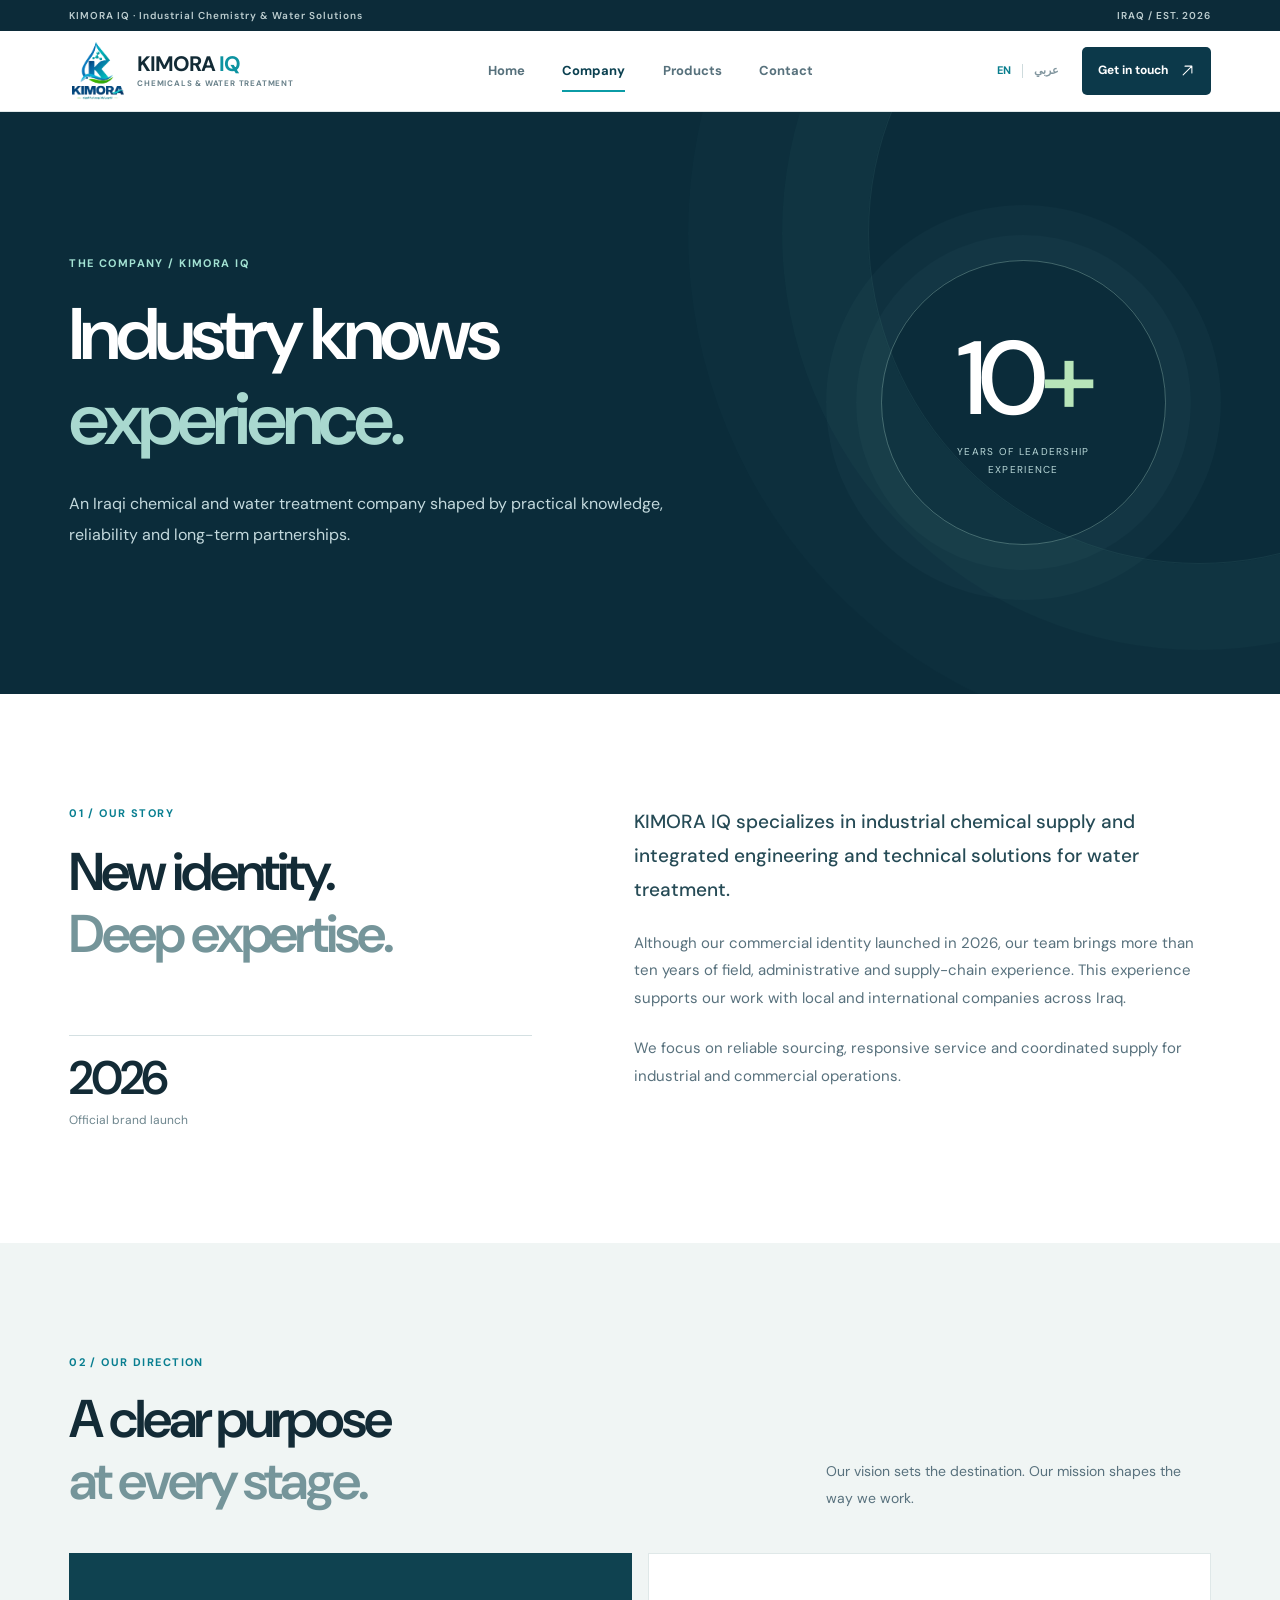
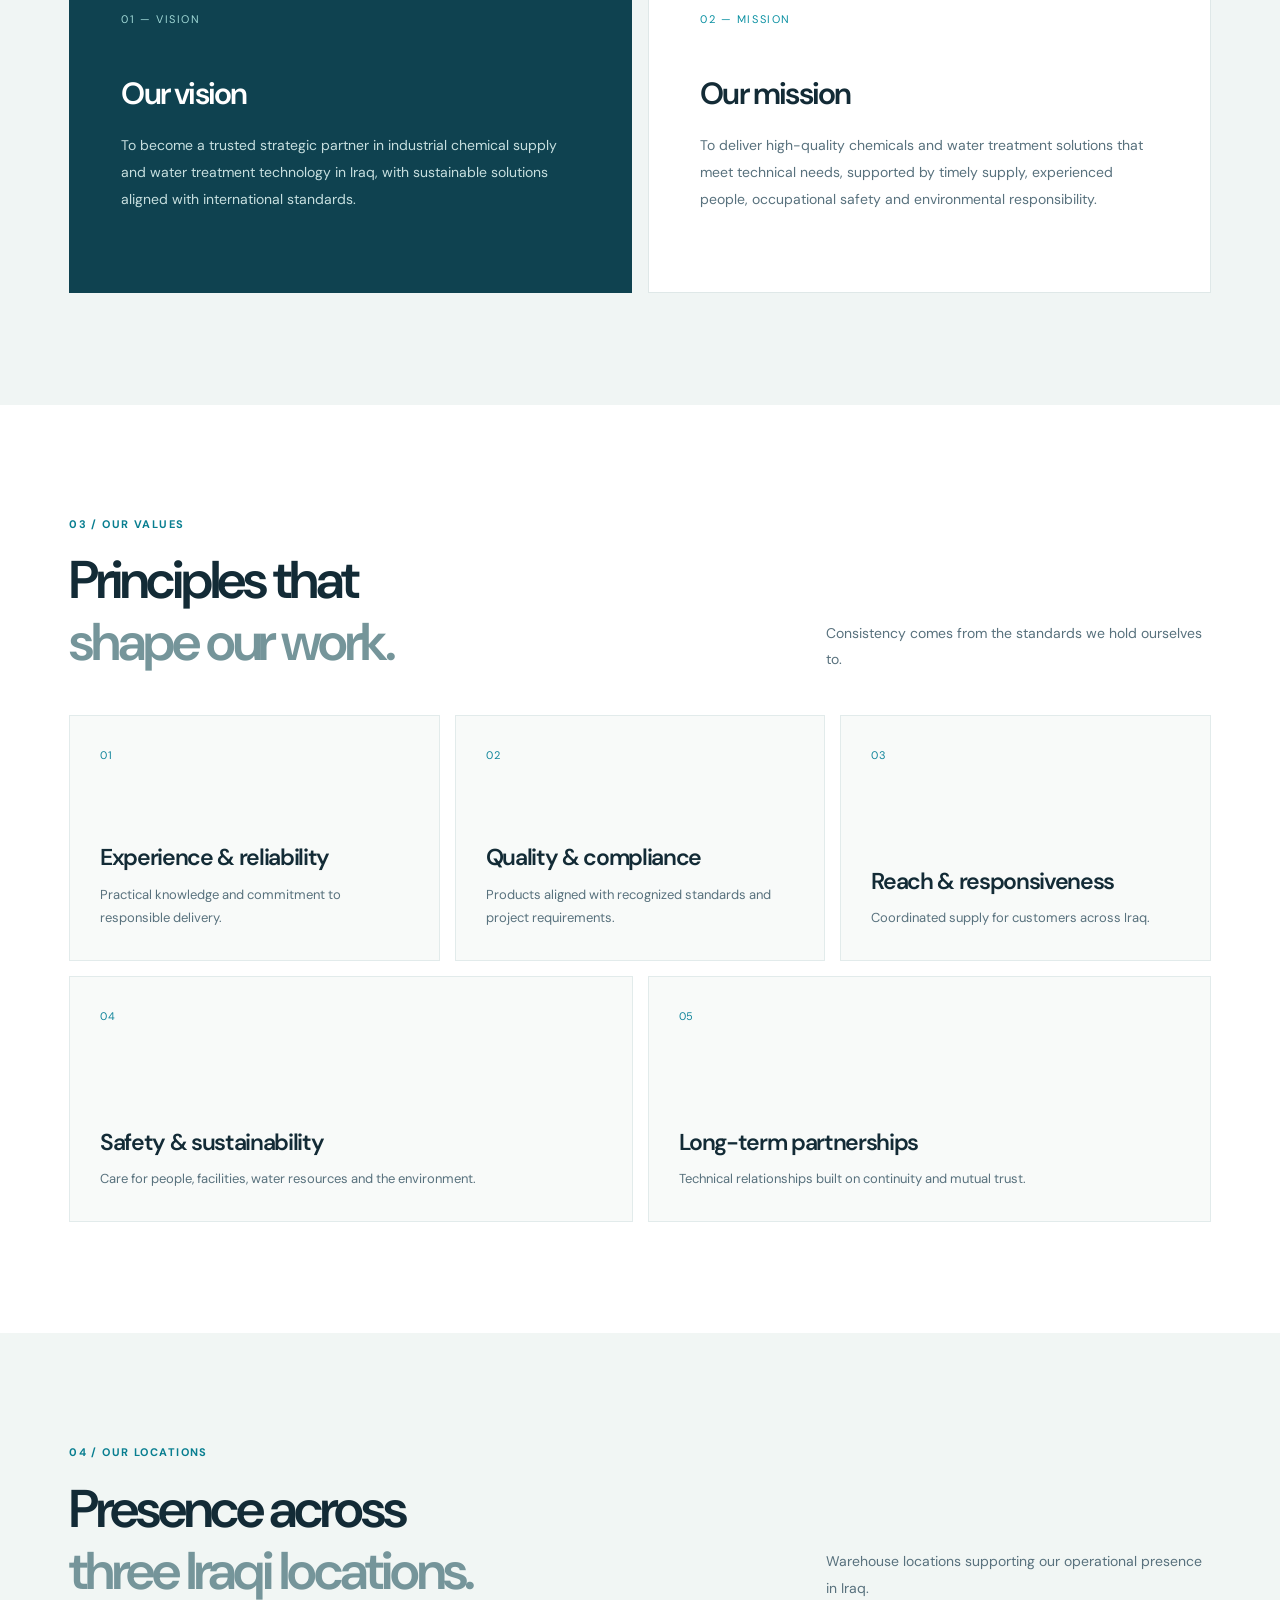
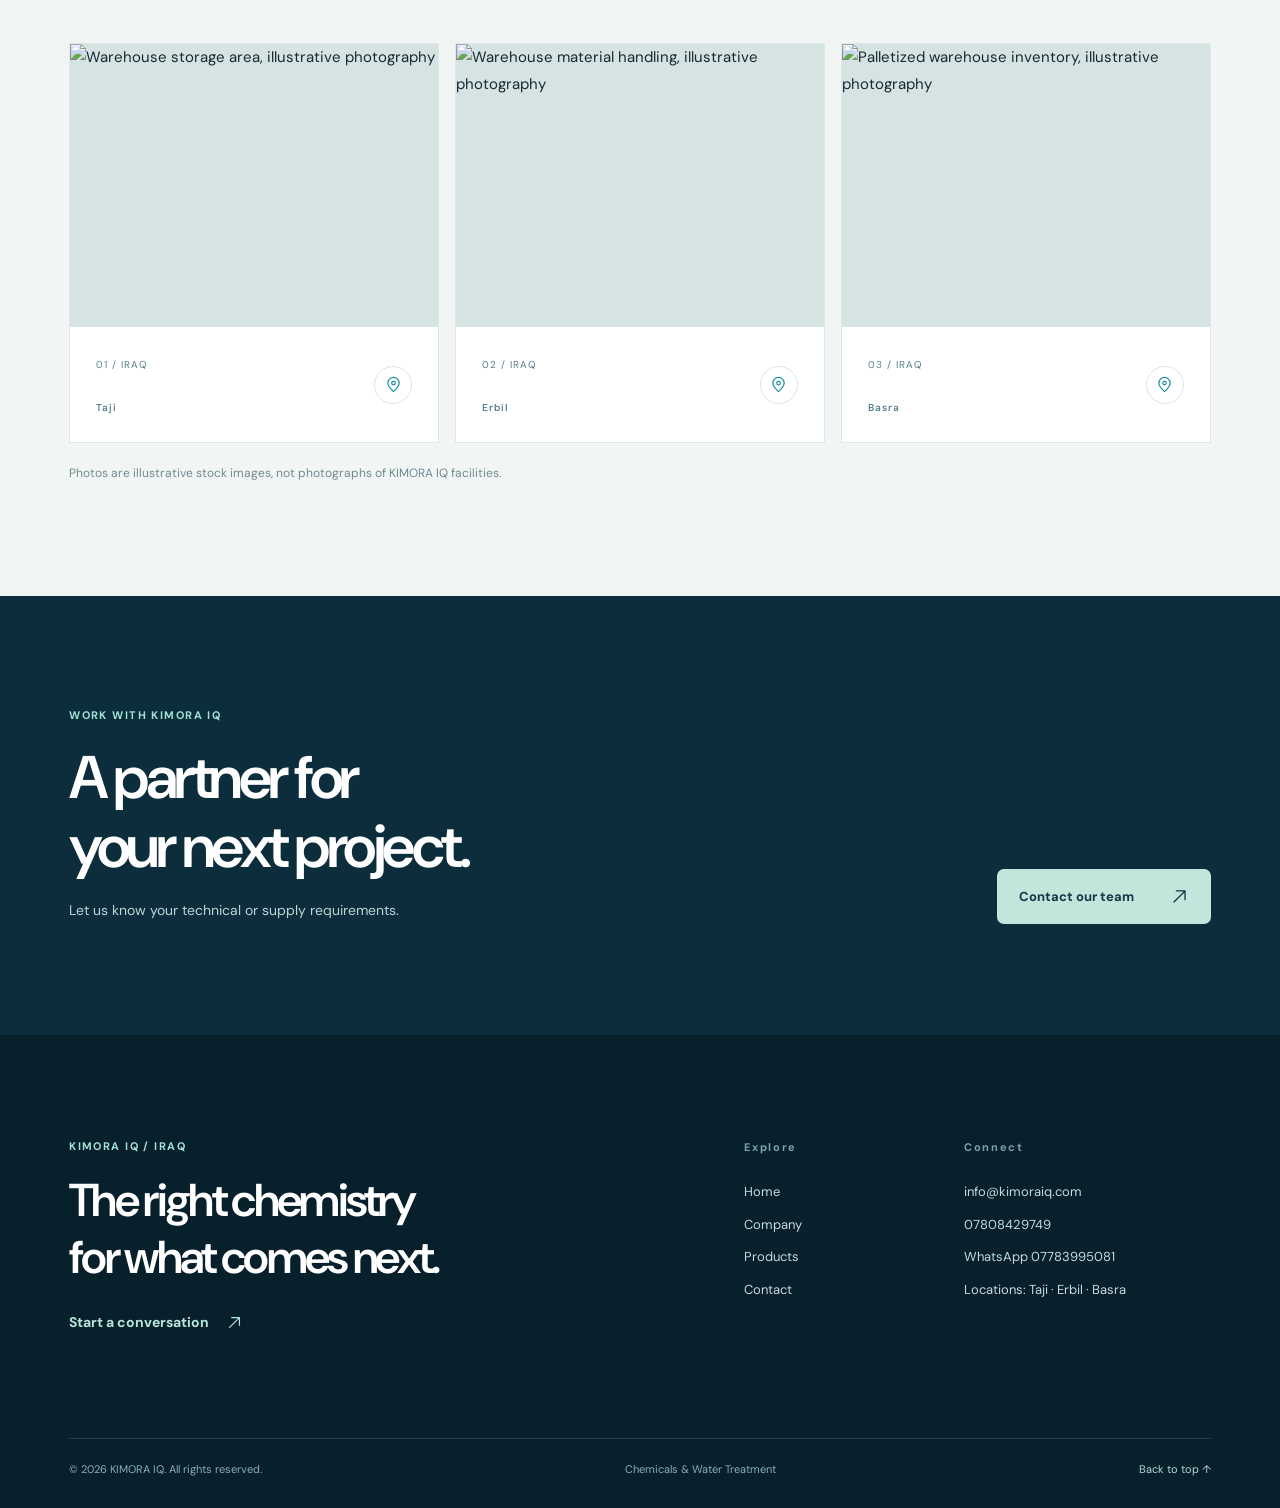
==== about/index.html @ ef7e9c52 "Rebuild KIMORA IQ as premium corporate site with clean URLs and in-page product viewer" ====
<!doctype html><html lang="en" dir="ltr" data-title-en="Our Company | KIMORA IQ" data-title-ar="عن الشركة | كيمورا">
<head><meta charset="utf-8"><meta name="viewport" content="width=device-width,initial-scale=1"><meta name="theme-color" content="#f8f9f7"><meta name="description" content="Discover the story, vision, mission and Iraqi presence of KIMORA IQ."><meta name="color-scheme" content="light">
<meta property="og:type" content="website"><meta property="og:site_name" content="KIMORA IQ"><meta property="og:title" content="Our Company | KIMORA IQ"><meta property="og:description" content="Discover the story, vision, mission and Iraqi presence of KIMORA IQ."><meta property="og:url" content="https://kimoraiq.com/about/">
<link rel="canonical" href="https://kimoraiq.com/about/"><title>Our Company | KIMORA IQ</title><link rel="icon" type="image/svg+xml" href="/assets/favicon.svg"><link rel="preconnect" href="https://fonts.googleapis.com"><link rel="preconnect" href="https://fonts.gstatic.com" crossorigin><link href="https://fonts.googleapis.com/css2?family=DM+Sans:wght@400;500;600;700&family=IBM+Plex+Sans+Arabic:wght@400;500;600;700&display=swap" rel="stylesheet">
<link rel="stylesheet" href="/assets/site.css"><script defer src="/assets/supabase-config.js"></script><script defer src="/assets/site.js"></script>
</head><body><a href="#main" class="skip-link"><span data-en="Skip to content" data-ar="انتقل إلى المحتوى">Skip to content</span></a>
<header class="site-header" id="site-header">
 <div class="header-top"><div class="wrap header-top-inner"><span><span data-en="KIMORA IQ · Industrial Chemistry &amp; Water Solutions" data-ar="كيمورا · الكيميائيات الصناعية وحلول المياه">KIMORA IQ · Industrial Chemistry &amp; Water Solutions</span></span><span class="top-location"><span data-en="IRAQ / EST. 2026" data-ar="العراق / تأسست 2026">IRAQ / EST. 2026</span></span></div></div>
 <div class="wrap header-main">
  <a class="brand" href="/" aria-label="KIMORA IQ"><img src="/kimora%20iq.png" alt="KIMORA IQ" width="66" height="66" decoding="async"/><span class="brand-wordmark"><strong>KIMORA <b>IQ</b></strong><small><span data-en="CHEMICALS &amp; WATER TREATMENT" data-ar="الكيميائيات ومعالجة المياه">CHEMICALS &amp; WATER TREATMENT</span></small></span></a>
  <nav class="desktop-nav" aria-label="Main navigation"><a href="/" ><span data-en="Home" data-ar="الرئيسية">Home</span></a><a href="/about/" aria-current="page"><span data-en="Company" data-ar="الشركة">Company</span></a><a href="/products/" ><span data-en="Products" data-ar="المنتجات">Products</span></a><a href="/contact/" ><span data-en="Contact" data-ar="تواصل معنا">Contact</span></a></nav>
  <div class="header-actions">
    <div class="lang-switch" role="group" aria-label="Website language"><button type="button" data-lang="en" aria-pressed="true">EN</button><span aria-hidden="true"></span><button type="button" data-lang="ar" aria-pressed="false">عربي</button></div>
    <a href="/contact/#inquiry" class="header-contact"><span data-en="Get in touch" data-ar="تواصل معنا">Get in touch</span><svg viewBox="0 0 24 24" fill="none" stroke="currentColor" stroke-width="1.65" stroke-linecap="round" stroke-linejoin="round" aria-hidden="true"><path d="M5 19 19 5M8 5h11v11"/></svg></a>
    <button class="menu-toggle" id="menu-toggle" type="button" aria-controls="mobile-nav" aria-expanded="false" aria-label="Open menu"><span></span><span></span><span></span></button>
  </div>
 </div>
 <nav id="mobile-nav" class="mobile-nav" aria-label="Mobile navigation" hidden><a href="/" ><span data-en="Home" data-ar="الرئيسية">Home</span><svg viewBox="0 0 24 24" fill="none" stroke="currentColor" stroke-width="1.65" stroke-linecap="round" stroke-linejoin="round" aria-hidden="true"><path d="M4 12h16M13 5l7 7-7 7"/></svg></a><a href="/about/" aria-current="page"><span data-en="Company" data-ar="الشركة">Company</span><svg viewBox="0 0 24 24" fill="none" stroke="currentColor" stroke-width="1.65" stroke-linecap="round" stroke-linejoin="round" aria-hidden="true"><path d="M4 12h16M13 5l7 7-7 7"/></svg></a><a href="/products/" ><span data-en="Products" data-ar="المنتجات">Products</span><svg viewBox="0 0 24 24" fill="none" stroke="currentColor" stroke-width="1.65" stroke-linecap="round" stroke-linejoin="round" aria-hidden="true"><path d="M4 12h16M13 5l7 7-7 7"/></svg></a><a href="/contact/" ><span data-en="Contact" data-ar="تواصل معنا">Contact</span><svg viewBox="0 0 24 24" fill="none" stroke="currentColor" stroke-width="1.65" stroke-linecap="round" stroke-linejoin="round" aria-hidden="true"><path d="M4 12h16M13 5l7 7-7 7"/></svg></a><a class="mobile-cta" href="/contact/#inquiry"><span data-en="Send an inquiry" data-ar="أرسل استفسارًا">Send an inquiry</span><svg viewBox="0 0 24 24" fill="none" stroke="currentColor" stroke-width="1.65" stroke-linecap="round" stroke-linejoin="round" aria-hidden="true"><path d="M4 12h16M13 5l7 7-7 7"/></svg></a></nav>
</header><main id="main">
<section class="interior-hero"><div class="wrap interior-grid"><div class="interior-title"><span class="eyebrow on-dark"><span data-en="THE COMPANY / KIMORA IQ" data-ar="الشركة / كيمورا">THE COMPANY / KIMORA IQ</span></span><h1><span data-en="Industry knows" data-ar="الصناعة تحتاج إلى">Industry knows</span><br><em><span data-en="experience." data-ar="الخبرة.">experience.</span></em></h1><p><span data-en="An Iraqi chemical and water treatment company shaped by practical knowledge, reliability and long-term partnerships." data-ar="شركة عراقية للكيميائيات ومعالجة المياه، ترتكز على المعرفة العملية والموثوقية والشراكات طويلة الأمد.">An Iraqi chemical and water treatment company shaped by practical knowledge, reliability and long-term partnerships.</span></p></div><div class="interior-visual"><div class="interior-visual-circle"><span>10<span>+</span></span><small><span data-en="YEARS OF LEADERSHIP EXPERIENCE" data-ar="سنوات من الخبرة القيادية">YEARS OF LEADERSHIP EXPERIENCE</span></small></div></div></div></section>
<section class="section story" id="story"><div class="wrap story-grid"><div><span class="eyebrow"><span data-en="01 / OUR STORY" data-ar="01 / قصتنا">01 / OUR STORY</span></span><h2><span data-en="New identity." data-ar="هوية جديدة.">New identity.</span><br><span class="heading-muted"><span data-en="Deep expertise." data-ar="وخبرة عميقة.">Deep expertise.</span></span></h2><div class="story-benchmark"><b>2026</b><span><span data-en="Official brand launch" data-ar="انطلاق الهوية التجارية">Official brand launch</span></span></div></div>
 <div class="story-content"><p class="lead"><span data-en="KIMORA IQ specializes in industrial chemical supply and integrated engineering and technical solutions for water treatment." data-ar="تتخصص كيمورا في توريد الكيميائيات الصناعية والحلول الهندسية والفنية المتكاملة لمعالجة المياه.">KIMORA IQ specializes in industrial chemical supply and integrated engineering and technical solutions for water treatment.</span></p><p><span data-en="Although our commercial identity launched in 2026, our team brings more than ten years of field, administrative and supply-chain experience. This experience supports our work with local and international companies across Iraq." data-ar="رغم انطلاق هويتنا التجارية عام 2026، يمتلك فريقنا أكثر من عشر سنوات من الخبرة الميدانية والإدارية وخبرة سلاسل التوريد، بما يدعم عملنا مع الشركات المحلية والدولية في العراق.">Although our commercial identity launched in 2026, our team brings more than ten years of field, administrative and supply-chain experience. This experience supports our work with local and international companies across Iraq.</span></p><p><span data-en="We focus on reliable sourcing, responsive service and coordinated supply for industrial and commercial operations." data-ar="نركز على التوريد الموثوق والخدمة السريعة وتنسيق التجهيز لدعم الأعمال الصناعية والتجارية.">We focus on reliable sourcing, responsive service and coordinated supply for industrial and commercial operations.</span></p></div></div></section>
<section class="section direction"><div class="wrap"><div class="section-heading"><div><span class="eyebrow"><span data-en="02 / OUR DIRECTION" data-ar="02 / توجهنا">02 / OUR DIRECTION</span></span><h2><span data-en="A clear purpose" data-ar="غاية واضحة">A clear purpose</span><br><span class="heading-muted"><span data-en="at every stage." data-ar="في كل مرحلة.">at every stage.</span></span></h2></div><p><span data-en="Our vision sets the destination. Our mission shapes the way we work." data-ar="تحدد رؤيتنا وجهتنا، وتوجه رسالتنا أسلوب عملنا.">Our vision sets the destination. Our mission shapes the way we work.</span></p></div>
 <div class="direction-grid"><article class="direction-card"><span>01 — VISION</span><h3><span data-en="Our vision" data-ar="رؤيتنا">Our vision</span></h3><p><span data-en="To become a trusted strategic partner in industrial chemical supply and water treatment technology in Iraq, with sustainable solutions aligned with international standards." data-ar="أن نصبح شريكًا استراتيجيًا موثوقًا في توريد الكيميائيات الصناعية وتقنيات معالجة المياه في العراق، عبر حلول مستدامة متوافقة مع المعايير الدولية.">To become a trusted strategic partner in industrial chemical supply and water treatment technology in Iraq, with sustainable solutions aligned with international standards.</span></p></article><article class="direction-card"><span>02 — MISSION</span><h3><span data-en="Our mission" data-ar="رسالتنا">Our mission</span></h3><p><span data-en="To deliver high-quality chemicals and water treatment solutions that meet technical needs, supported by timely supply, experienced people, occupational safety and environmental responsibility." data-ar="توفير مواد كيميائية وحلول معالجة مياه عالية الجودة تلبي الاحتياجات الفنية، بدعم من التجهيز في الوقت المناسب والخبرات المهنية والسلامة والمسؤولية البيئية.">To deliver high-quality chemicals and water treatment solutions that meet technical needs, supported by timely supply, experienced people, occupational safety and environmental responsibility.</span></p></article></div></div></section>
<section class="section values"><div class="wrap"><div class="section-heading"><div><span class="eyebrow"><span data-en="03 / OUR VALUES" data-ar="03 / قيمنا">03 / OUR VALUES</span></span><h2><span data-en="Principles that" data-ar="مبادئ ترسم">Principles that</span><br><span class="heading-muted"><span data-en="shape our work." data-ar="طريقة عملنا.">shape our work.</span></span></h2></div><p><span data-en="Consistency comes from the standards we hold ourselves to." data-ar="نحقق الاستمرارية عبر المعايير التي نلتزم بها في أعمالنا.">Consistency comes from the standards we hold ourselves to.</span></p></div>
 <div class="values-grid"><article class="value-card"><span class="value-index">01</span><h3><span data-en="Experience &amp; reliability" data-ar="الخبرة والموثوقية">Experience &amp; reliability</span></h3><p><span data-en="Practical knowledge and commitment to responsible delivery." data-ar="معرفة عملية والتزام بالتجهيز المسؤول.">Practical knowledge and commitment to responsible delivery.</span></p></article><article class="value-card"><span class="value-index">02</span><h3><span data-en="Quality &amp; compliance" data-ar="الجودة والامتثال">Quality &amp; compliance</span></h3><p><span data-en="Products aligned with recognized standards and project requirements." data-ar="منتجات تتوافق مع المعايير المعترف بها ومتطلبات المشاريع.">Products aligned with recognized standards and project requirements.</span></p></article><article class="value-card"><span class="value-index">03</span><h3><span data-en="Reach &amp; responsiveness" data-ar="الانتشار وسرعة الاستجابة">Reach &amp; responsiveness</span></h3><p><span data-en="Coordinated supply for customers across Iraq." data-ar="تنسيق عمليات التجهيز للعملاء في مختلف أنحاء العراق.">Coordinated supply for customers across Iraq.</span></p></article><article class="value-card"><span class="value-index">04</span><h3><span data-en="Safety &amp; sustainability" data-ar="السلامة والاستدامة">Safety &amp; sustainability</span></h3><p><span data-en="Care for people, facilities, water resources and the environment." data-ar="الاهتمام بالأفراد والمنشآت والموارد المائية والبيئة.">Care for people, facilities, water resources and the environment.</span></p></article><article class="value-card"><span class="value-index">05</span><h3><span data-en="Long-term partnerships" data-ar="شراكات طويلة الأمد">Long-term partnerships</span></h3><p><span data-en="Technical relationships built on continuity and mutual trust." data-ar="علاقات فنية تستند إلى الاستمرارية والثقة المتبادلة.">Technical relationships built on continuity and mutual trust.</span></p></article></div></div></section>
<section class="section locations" id="locations"><div class="wrap"><div class="section-heading"><div><span class="eyebrow"><span data-en="04 / OUR LOCATIONS" data-ar="04 / مواقعنا">04 / OUR LOCATIONS</span></span><h2><span data-en="Presence across" data-ar="حضورنا في">Presence across</span><br><span class="heading-muted"><span data-en="three Iraqi locations." data-ar="ثلاثة مواقع عراقية.">three Iraqi locations.</span></span></h2></div><p><span data-en="Warehouse locations supporting our operational presence in Iraq." data-ar="مواقع مخازن تدعم حضورنا التشغيلي في العراق.">Warehouse locations supporting our operational presence in Iraq.</span></p></div>
 <div class="location-grid"><article class="location-card"><div class="location-image"><img src="https://images.unsplash.com/photo-1774946103680-3d34a461a581?auto=format&fit=crop&w=1050&q=70" alt="Warehouse storage area, illustrative photography" loading="lazy" decoding="async" width="1050" height="780"></div><div class="location-bottom"><div><span>01 / IRAQ</span><h3><span data-en="Taji" data-ar="التاجي">Taji</span></h3></div><span class="location-pin"><svg viewBox="0 0 24 24" fill="none" stroke="currentColor" stroke-width="1.65" stroke-linecap="round" stroke-linejoin="round" aria-hidden="true"><path d="M20 10c0 5-8 12-8 12S4 15 4 10a8 8 0 0 1 16 0Z"/><circle cx="12" cy="10" r="2.5"/></svg></span></div></article><article class="location-card"><div class="location-image"><img src="https://images.unsplash.com/photo-1689942010216-dc412bb1e7a9?auto=format&fit=crop&w=1050&q=70" alt="Warehouse material handling, illustrative photography" loading="lazy" decoding="async" width="1050" height="780"></div><div class="location-bottom"><div><span>02 / IRAQ</span><h3><span data-en="Erbil" data-ar="أربيل">Erbil</span></h3></div><span class="location-pin"><svg viewBox="0 0 24 24" fill="none" stroke="currentColor" stroke-width="1.65" stroke-linecap="round" stroke-linejoin="round" aria-hidden="true"><path d="M20 10c0 5-8 12-8 12S4 15 4 10a8 8 0 0 1 16 0Z"/><circle cx="12" cy="10" r="2.5"/></svg></span></div></article><article class="location-card"><div class="location-image"><img src="https://images.unsplash.com/photo-1672552226380-486fe900b322?auto=format&fit=crop&w=1050&q=70" alt="Palletized warehouse inventory, illustrative photography" loading="lazy" decoding="async" width="1050" height="780"></div><div class="location-bottom"><div><span>03 / IRAQ</span><h3><span data-en="Basra" data-ar="البصرة">Basra</span></h3></div><span class="location-pin"><svg viewBox="0 0 24 24" fill="none" stroke="currentColor" stroke-width="1.65" stroke-linecap="round" stroke-linejoin="round" aria-hidden="true"><path d="M20 10c0 5-8 12-8 12S4 15 4 10a8 8 0 0 1 16 0Z"/><circle cx="12" cy="10" r="2.5"/></svg></span></div></article></div><p class="photo-disclaimer"><span data-en="Photos are illustrative stock images, not photographs of KIMORA IQ facilities." data-ar="الصور توضيحية وليست صورًا فعلية لمرافق أو مخازن كيمورا.">Photos are illustrative stock images, not photographs of KIMORA IQ facilities.</span></p>
</div></section>
<section class="section cta-band"><div class="wrap cta-inner"><div><span class="eyebrow on-dark"><span data-en="WORK WITH KIMORA IQ" data-ar="تعاون مع كيمورا">WORK WITH KIMORA IQ</span></span><h2><span data-en="A partner for" data-ar="شريك يلبي">A partner for</span><br><span data-en="your next project." data-ar="متطلبات مشروعك القادم.">your next project.</span></h2><p><span data-en="Let us know your technical or supply requirements." data-ar="شاركنا احتياجاتك الفنية أو متطلبات التوريد.">Let us know your technical or supply requirements.</span></p></div><a class="button light" href="/contact/"><span data-en="Contact our team" data-ar="تواصل مع فريقنا">Contact our team</span><svg viewBox="0 0 24 24" fill="none" stroke="currentColor" stroke-width="1.65" stroke-linecap="round" stroke-linejoin="round" aria-hidden="true"><path d="M5 19 19 5M8 5h11v11"/></svg></a></div></section></main><footer class="site-footer">
 <div class="wrap footer-upper"><div class="footer-intro"><span class="eyebrow on-dark"><span data-en="KIMORA IQ / IRAQ" data-ar="كيمورا / العراق">KIMORA IQ / IRAQ</span></span><h2><span data-en="The right chemistry for what comes next." data-ar="الحلول الكيميائية المناسبة لخطوتك القادمة.">The right chemistry for what comes next.</span></h2><a class="footer-big-link" href="/contact/"><span data-en="Start a conversation" data-ar="ابدأ التواصل">Start a conversation</span><svg viewBox="0 0 24 24" fill="none" stroke="currentColor" stroke-width="1.65" stroke-linecap="round" stroke-linejoin="round" aria-hidden="true"><path d="M5 19 19 5M8 5h11v11"/></svg></a></div>
 <div class="footer-nav"><div><span class="footer-label"><span data-en="Explore" data-ar="استكشف">Explore</span></span><a href="/"><span data-en="Home" data-ar="الرئيسية">Home</span></a><a href="/about/"><span data-en="Company" data-ar="الشركة">Company</span></a><a href="/products/"><span data-en="Products" data-ar="المنتجات">Products</span></a><a href="/contact/"><span data-en="Contact" data-ar="تواصل معنا">Contact</span></a></div><div><span class="footer-label"><span data-en="Connect" data-ar="التواصل">Connect</span></span><a href="mailto:info@kimoraiq.com" dir="ltr">info@kimoraiq.com</a><a href="tel:+9647808429749" dir="ltr">07808429749</a><a href="https://wa.me/9647783995081" dir="ltr">WhatsApp 07783995081</a><a href="/about/#locations"><span data-en="Locations: Taji · Erbil · Basra" data-ar="المواقع: التاجي · أربيل · البصرة">Locations: Taji · Erbil · Basra</span></a></div></div>
 </div><div class="wrap footer-lower"><span>© <span data-year>2026</span> KIMORA IQ. <span data-en="All rights reserved." data-ar="جميع الحقوق محفوظة.">All rights reserved.</span></span><span><span data-en="Chemicals &amp; Water Treatment" data-ar="الكيميائيات ومعالجة المياه">Chemicals &amp; Water Treatment</span></span><a href="#site-header"><span data-en="Back to top" data-ar="العودة للأعلى">Back to top</span> ↑</a></div>
</footer></body></html>
---- assets/site.css ----
/* KIMORA IQ — a ground-up corporate identity, 2026 */
:root{--ink:#132b36;--ink2:#0a2430;--muted:#58717d;--soft:#f8faf8;--paper:#fff;--surface:#f1f5f4;--line:#dce5e4;--accent:#087e90;--accent2:#bce9d5;--lime:#c3e38c;--wrap:1248px;--gutter:clamp(20px,5.4vw,86px);--space:clamp(78px,8.7vw,132px);--radius:15px}
*{box-sizing:border-box}
html{scroll-behavior:smooth;scroll-padding-top:94px}
body{margin:0;background:var(--soft);color:var(--ink);font:400 15px/1.78 "DM Sans",sans-serif;-webkit-font-smoothing:antialiased}
a{color:inherit;text-decoration:none}
button,input,textarea,select{font:inherit}
button{cursor:pointer}
img{max-width:100%;display:block}
svg{display:block;width:20px;height:20px}
p,h1,h2,h3,figure{margin:0}
p{color:var(--muted);line-height:1.85}
h1,h2,h3{font-family:"DM Sans",sans-serif;letter-spacing:-.058em;line-height:1.16;font-weight:600;text-wrap:balance}
h1{font-size:clamp(45px,5.7vw,87px)}
h2{font-size:clamp(37px,4.15vw,59px)}
h3{font-size:clamp(24px,2.4vw,33px)}
:focus-visible{outline:3px solid #12a7ac;outline-offset:3px}
::selection{background:#c2ecdc;color:#122e3c}
.wrap{width:min(var(--wrap),calc(100% - var(--gutter) - var(--gutter)));margin-inline:auto}
.section{padding-block:var(--space)}
.sr-only{position:absolute!important;width:1px!important;height:1px!important;overflow:hidden!important;clip:rect(0,0,0,0)!important;white-space:nowrap!important}
.skip-link{position:fixed;top:-100px;inset-inline-start:15px;padding:9px 18px;background:#fff;z-index:1100}
.skip-link:focus{top:15px}
.eyebrow{display:block;font-size:11px;font-weight:700;letter-spacing:.13em;line-height:1.5;color:var(--accent);text-transform:uppercase}
.on-dark{color:#a3e2d3}
.heading-muted{color:#75959a}
.button{display:inline-flex;align-items:center;justify-content:space-between;gap:25px;min-height:55px;padding:16px 21px;border-radius:7px;border:1px solid transparent;font-weight:700;font-size:13px;line-height:1.2;transition:background .2s,transform .2s}
.button:hover{transform:translateY(-2px)}
.button svg{width:19px;height:19px;flex:none}
.button.primary{background:#0d3848;color:#fff}
.button.primary:hover{background:#0f6270}
.button.secondary{background:#fff;border-color:#d6e0e2;color:#133744}
.button.secondary:hover{border-color:#258d97}
.button.light{background:#c2e6db;color:#123746}
.button.light:hover{background:#def2e9}
.text-link{display:inline-flex;gap:12px;align-items:center;font-weight:700;font-size:13px;color:#086e7d}
.text-link svg{width:17px;height:17px;transition:transform .2s}
.text-link:hover svg{transform:translateX(3px)}
.text-link-dark{color:#103d4c}
/* navigation */
.site-header{position:sticky;top:0;z-index:70;background:#fff;border-bottom:1px solid #e0e7e8}
.header-top{background:#0c2b39;color:#bdced0}
.header-top-inner{height:31px;display:flex;justify-content:space-between;align-items:center;font-size:10px;font-weight:600;letter-spacing:.10em}
.header-main{height:80px;display:flex;gap:24px;align-items:center;justify-content:space-between}
.brand{display:flex;gap:10px;align-items:center;flex-shrink:0;min-width:240px}
.brand img{width:58px;height:58px;object-fit:contain}
.brand-wordmark{display:flex;flex-direction:column;gap:3px;white-space:nowrap}
.brand-wordmark strong{font-size:21px;letter-spacing:-.05em;line-height:1.1;font-weight:700}
.brand-wordmark b{color:#0d93a1}
.brand-wordmark small{font-size:8px;line-height:1.2;color:#69818a;font-weight:700;letter-spacing:.10em}
.desktop-nav{display:flex;align-items:center;gap:clamp(21px,2.9vw,42px)}
.desktop-nav a{font-size:13px;font-weight:700;color:#57717c;white-space:nowrap;padding-block:16px;position:relative}
.desktop-nav a:hover,.desktop-nav a[aria-current=page]{color:#0b4050}
.desktop-nav a[aria-current=page]:after{content:"";position:absolute;height:2px;bottom:7px;inset-inline:0;background:#0b9ca6}
.header-actions{display:flex;align-items:center;gap:18px}
.lang-switch{display:flex;align-items:center;gap:6px;white-space:nowrap}
.lang-switch button{border:0;background:none;color:#82969f;font-weight:700;font-size:11px;padding:8px 5px}
.lang-switch button[aria-pressed=true]{color:#087d8d}
.lang-switch span{height:14px;border-inline-start:1px solid #cedbdd}
.header-contact{display:inline-flex;align-items:center;gap:12px;background:#0c394a;color:#fff;border-radius:5px;padding:13px 16px;font-size:12px;font-weight:700;white-space:nowrap}
.header-contact svg{width:15px;height:15px}
.header-contact:hover{background:#0f6775}
.menu-toggle{display:none;border:1px solid #d9e5e6;border-radius:6px;width:41px;height:40px;align-items:center;justify-content:center;flex-direction:column;gap:5px;background:white}
.menu-toggle span{width:17px;height:1.5px;background:#0b3c4e;transition:transform .2s,opacity .2s}
.menu-toggle[aria-expanded=true] span:first-child{transform:translateY(6.5px) rotate(45deg)}
.menu-toggle[aria-expanded=true] span:nth-child(2){opacity:0}
.menu-toggle[aria-expanded=true] span:last-child{transform:translateY(-6.5px) rotate(-45deg)}
.mobile-nav{position:absolute;top:100%;left:0;right:0;padding:16px var(--gutter) 26px;background:#fff;box-shadow:0 19px 35px rgba(4,32,44,.1);border-bottom:1px solid var(--line)}
.mobile-nav[hidden]{display:none!important}
.mobile-nav a{display:flex;align-items:center;justify-content:space-between;gap:16px;padding:15px 3px;border-bottom:1px solid #edf1f1;font-size:15px;font-weight:600}
.mobile-nav a[aria-current=page]{color:#0b91a3}
.mobile-nav a svg{width:16px}
.mobile-nav .mobile-cta{color:#0b7480;border:0}
/* home hero */
.hero{background:#f7f9f6;overflow:hidden}
.hero-grid{display:grid;grid-template-columns:minmax(0,1.03fr) minmax(0,.97fr);min-height:680px;gap:clamp(40px,5vw,85px);align-items:center}
.hero-copy{padding-block:80px 88px}
.section-tag{display:flex;gap:11px;align-items:center;font-size:11px;letter-spacing:.15em;font-weight:700;color:#256d77;margin-bottom:27px}
.tag-mark{display:block;width:25px;height:1px;background:#168f98}
.hero h1{font-size:clamp(51px,5.5vw,78px);line-height:1.135;max-width:720px;color:#0a2c3b}
.hero h1 em{font-style:normal;color:#0d8796}
.hero-copy>p{font-size:16px;max-width:485px;line-height:1.96;margin-top:26px}
.hero-actions{display:flex;align-items:center;gap:30px;margin-top:33px;flex-wrap:wrap}
.hero-proof{display:flex;align-items:center;gap:14px;color:#64828a;font-size:11px;font-weight:600;margin-top:65px}
.proof-line{height:1px;width:31px;background:#779aa0}
.hero-visual{height:565px;min-height:0;position:relative;background:#0e4351;overflow:hidden;border-radius:3px 3px 3px 85px}
.hero-visual>img{width:100%;height:100%;object-fit:cover;object-position:center}
.hero-visual:before{content:"";position:absolute;inset:0;background:linear-gradient(0deg,rgba(6,37,49,.65),transparent 50%);pointer-events:none}
.hero-visual-label{position:absolute;bottom:32px;left:35px;right:35px;display:flex;flex-direction:column;gap:8px;color:#fff}
.visual-index{font-size:10px;letter-spacing:.13em;color:#b5e9e2}
.hero-visual-label strong{font-size:22px;letter-spacing:-.03em;font-weight:600}
.hero-foot{display:flex;justify-content:space-between;align-items:center;border-top:1px solid #d9e5e6;min-height:64px;color:#6b848b;font-size:10px;letter-spacing:.12em;font-weight:700}
.facts-bar{background:#102f3d;color:#fff}
.facts-inner{display:grid;grid-template-columns:repeat(3,minmax(0,1fr))}
.fact{display:flex;align-items:center;gap:18px;min-height:122px;padding:23px 32px;border-inline-end:1px solid rgba(255,255,255,.16)}
.fact:first-child{padding-inline-start:0}
.fact:last-child{border:0}
.fact strong{font-size:clamp(32px,3.5vw,49px);font-weight:600;line-height:1.15;letter-spacing:-.07em;white-space:nowrap}
.fact strong span{color:#9fc7b4}
.fact p{color:#c6d6d7;font-size:12px;max-width:160px;line-height:1.75}
/* editorial section hierarchy */
.section-heading{display:flex;justify-content:space-between;align-items:end;gap:45px;margin-bottom:42px}
.section-heading h2{margin-top:17px;max-width:720px}
.section-heading>p{max-width:385px;font-size:14px;line-height:1.9}
.section-heading>a{align-self:end}
.solutions{background:#fff}
.solution-grid{display:grid;grid-template-columns:1.16fr 1fr 1fr;gap:15px}
.solution-card{min-height:373px;display:flex;flex-direction:column;justify-content:space-between;padding:30px;border:1px solid #e1e8e8;background:#f9fbfa;border-radius:12px}
.solution-card.featured{background:#0a3948;color:#fff;border-color:#0a3948;overflow:hidden;position:relative}
.solution-index{display:flex;justify-content:space-between;align-items:center;gap:10px;font-size:10px;font-weight:700;color:#5b8a91;letter-spacing:.09em}
.solution-index span:first-child{font-size:12px}
.featured .solution-index{color:#b2d8d4}
.solution-card h3{font-size:clamp(24px,2.3vw,31px);margin-bottom:14px;line-height:1.24}
.solution-card p{font-size:13px;max-width:340px;line-height:1.85}
.solution-card.featured p{color:#cadbdd}
.solution-card .card-link{display:inline-flex;align-items:center;gap:9px;color:#0b7e8f;font-size:12px;font-weight:700;margin-top:21px}
.solution-card .card-link svg{width:16px;height:16px}
.solution-card.featured .card-link{color:#c2e7d7}
.solution-graphic{display:flex;align-items:center;justify-content:center;position:relative;height:80px;margin-inline:auto;gap:12px}
.solution-graphic span{display:block;width:45px;height:45px;border:1px solid #87bec1;border-radius:50%;opacity:.9}
.solution-graphic span:nth-child(2){width:67px;height:67px;position:absolute;border-color:#bae8dd;left:14px}
.solution-graphic span:nth-child(3){width:87px;height:87px;position:absolute;border-color:#61a6b2;right:4px;opacity:.45}
.solution-symbol{font-size:51px;font-weight:600;line-height:1;color:#d1dfe1;letter-spacing:-.09em;margin-block:18px 16px}
.about-preview{background:#f1f6f4}
.about-preview-grid{display:grid;grid-template-columns:minmax(0,.95fr) minmax(0,1.05fr);gap:clamp(45px,8vw,125px);align-items:center}
.preview-visual{position:relative;min-height:520px;background:#134554}
.preview-visual>img{width:100%;height:520px;object-fit:cover;filter:saturate(.75)}
.preview-year{position:absolute;bottom:0;inset-inline-end:0;width:min(310px,72%);background:#0d3543;color:#fff;padding:25px 31px;display:flex;flex-direction:column;gap:4px}
.preview-year small{font-size:10px;letter-spacing:.12em;color:#a2d4d0}
.preview-year strong{font-size:59px;font-weight:600;line-height:1.18;letter-spacing:-.07em}
.preview-year>span{font-size:12px;color:#bfd8d7}
.preview-content h2{margin:17px 0 27px}
.preview-content .lead{font-size:18px;color:#234a57;line-height:1.83;font-weight:500}
.preview-content p:not(.lead){margin-top:20px;font-size:14px;line-height:1.96}
.preview-content .text-link{margin-top:32px}
.footprint{background:#fff}
.footprint-grid{display:grid;grid-template-columns:.96fr 1.04fr;gap:clamp(55px,8vw,115px);align-items:center}
.footprint h2{margin:16px 0 24px}
.footprint-heading>p{max-width:470px;font-size:14px;margin-bottom:27px}
.footprint-locations>div{display:grid;grid-template-columns:45px minmax(0,1fr) auto;align-items:center;gap:17px;min-height:106px;border-bottom:1px solid #dce6e6}
.footprint-locations>div:first-child{border-top:1px solid #dce6e6}
.footprint-locations span{font-size:12px;color:#0f8798}
.footprint-locations strong{font-size:clamp(27px,3vw,41px);font-weight:600;letter-spacing:-.06em;line-height:1.3}
.footprint-locations small{font-size:11px;color:#77909a;letter-spacing:.12em}
.product-preview{background:#f7f9f7}
.preview-products{display:grid;grid-template-columns:repeat(3,minmax(0,1fr));gap:16px}
.preview-products a{aspect-ratio:4/5;background:#fff;border:1px solid #e1e9e9;overflow:hidden;display:grid;place-items:center;padding:18px}
.preview-products img{width:100%;height:100%;object-fit:contain;transition:transform .25s}
.preview-products a:hover img{transform:scale(1.025)}
.cta-band{background:#0b2d3c;color:#fff}
.cta-inner{display:flex;gap:40px;justify-content:space-between;align-items:end}
.cta-inner h2{font-size:clamp(39px,4.7vw,66px);margin:19px 0 16px;color:#fff}
.cta-inner p{color:#bcd4d5;font-size:14px;max-width:570px}
.cta-inner .button{min-width:214px}
/* about page */
.interior-hero{position:relative;overflow:hidden;background:#0b2c3a;color:#fff;padding-block:clamp(92px,11vw,158px)}
.interior-hero:before{content:"";position:absolute;width:660px;height:660px;border-radius:50%;border:1px solid rgba(151,221,213,.08);inset-inline-end:-250px;top:-210px;box-shadow:0 0 0 86px rgba(142,232,218,.025),0 0 0 180px rgba(142,232,218,.014)}
.interior-grid{display:grid;grid-template-columns:1.3fr .7fr;gap:70px;align-items:center;position:relative}
.interior-hero h1{margin-block:21px 27px;color:#fff}
.interior-hero h1 em{font-style:normal;color:#a9d8cf}
.interior-hero p{font-size:16px;line-height:1.91;color:#c3d9dd;max-width:610px}
.interior-visual{min-height:300px;display:grid;place-items:center}
.interior-visual-circle{display:flex;align-items:center;flex-direction:column;gap:12px;justify-content:center;width:285px;height:285px;border:1px solid rgba(186,233,215,.31);border-radius:50%;box-shadow:0 0 0 25px rgba(167,229,221,.025),0 0 0 55px rgba(167,229,221,.022)}
.interior-visual-circle>span{font-size:104px;letter-spacing:-.08em;line-height:1;font-weight:500}
.interior-visual-circle>span>span{color:#b8e5b9}
.interior-visual-circle small{font-size:10px;letter-spacing:.13em;max-width:185px;text-align:center;color:#b9d8d8;line-height:1.8}
.story{background:#fff}
.story-grid{display:grid;grid-template-columns:.89fr 1.11fr;gap:clamp(45px,8vw,120px)}
.story h2{margin-top:20px}
.story-content .lead{font-size:19px;color:#264b56;line-height:1.8;font-weight:500}
.story-content p+p{margin-top:22px}
.story-benchmark{margin-top:70px;display:flex;flex-direction:column;border-top:1px solid #d4e0e2;padding-top:17px;gap:6px}
.story-benchmark b{font-size:47px;line-height:1.1;font-weight:600;letter-spacing:-.07em}
.story-benchmark span{font-size:12px;color:#6d858d}
.direction{background:#f0f5f4}
.direction-grid{display:grid;grid-template-columns:1fr 1fr;gap:16px}
.direction-card{background:#fff;border:1px solid #dfe8e8;padding:clamp(28px,4vw,53px);min-height:340px}
.direction-card:first-child{background:#0f4250;color:#fff;border-color:#0f4250}
.direction-card>span{font-size:11px;letter-spacing:.14em;color:#0a90a2}
.direction-card:first-child>span{color:#9fd7d5}
.direction-card h3{margin:45px 0 19px}
.direction-card p{font-size:14px;line-height:1.95}
.direction-card:first-child p{color:#c7dfdf}
.values{background:#fff}
.values-grid{display:grid;grid-template-columns:repeat(6,minmax(0,1fr));gap:15px}
.value-card{grid-column:span 2;min-height:246px;padding:30px;background:#f8faf9;border:1px solid #e2ebeb;display:flex;flex-direction:column}
.value-card:nth-child(4),.value-card:nth-child(5){grid-column:span 3}
.value-index{font-size:11px;color:#11859b;letter-spacing:.09em}
.value-card h3{font-size:23px;margin-top:auto;margin-bottom:12px}
.value-card p{font-size:13px;line-height:1.8}
.locations{background:#f1f6f4}
.location-grid{display:grid;grid-template-columns:repeat(3,minmax(0,1fr));gap:16px}
.location-card{background:#fff;border:1px solid #e1e8e7}
.location-image{overflow:hidden;aspect-ratio:1.3;background:#d6e3e3}
.location-image img{width:100%;height:100%;object-fit:cover;filter:saturate(.78)}
.location-bottom{display:flex;justify-content:space-between;align-items:center;gap:14px;padding:23px 26px}
.location-bottom span:not(.location-pin){font-size:10px;letter-spacing:.10em;color:#56818a}
.location-bottom h3{font-size:29px;margin-top:7px;line-height:1.22}
.location-pin{width:38px;height:38px;border:1px solid #dbe6e6;border-radius:50%;display:grid;place-items:center;color:#138a9b}
.location-pin svg{width:17px;height:17px}
.photo-disclaimer{font-size:12px;margin-top:19px;color:#708891}
/* product gallery; no captions, browser tabs or native lightbox */
.gallery-page{background:#f5f8f7;padding-block:clamp(37px,5vw,76px) clamp(76px,8vw,120px)}
.gallery-grid{display:grid;grid-template-columns:repeat(4,minmax(0,1fr));gap:clamp(12px,1.8vw,22px)}
.gallery-card{padding:10px;aspect-ratio:3/4;display:grid;place-items:center;overflow:hidden;border:1px solid #e1e9e9;background:#fff;transition:transform .2s,border-color .2s}
.gallery-card:hover,.gallery-card:focus-visible{border-color:#128c9d;transform:translateY(-3px)}
.gallery-card img{width:100%;height:100%;object-fit:contain}
.product-viewer{position:fixed;inset:0;z-index:200;background:#0a2532;color:#fff;display:flex;flex-direction:column;padding:clamp(18px,3vw,36px)}
.product-viewer[hidden]{display:none!important}
.viewer-top{display:flex;align-items:center;justify-content:space-between;gap:15px}
.viewer-wordmark{font-size:22px;letter-spacing:-.06em;font-weight:700}
.viewer-wordmark span{color:#a7dccc}
.viewer-count{font-size:13px;letter-spacing:.17em;color:#b9d5d7;font-weight:700;direction:ltr}
.viewer-icon{width:46px;height:46px;border:1px solid rgba(255,255,255,.2);background:transparent;color:#fff;display:grid;place-items:center}
.viewer-icon:hover{background:rgba(255,255,255,.1)}
.viewer-icon svg{width:20px;height:20px}
.viewer-stage{flex:1;min-height:0;display:flex;justify-content:space-between;align-items:center;gap:clamp(6px,2vw,30px);padding-block:15px}
.viewer-stage img{max-width:min(100%,980px);max-height:calc(100dvh - 174px);min-height:0;width:auto;height:auto;object-fit:contain;background:#fff;padding:5px}
.viewer-prev,.viewer-next{flex:none}
.viewer-bottom{display:flex;justify-content:space-between;gap:20px;color:#8eaaae;font-size:10px;letter-spacing:.07em}
body.viewer-open{overflow:hidden}
/* contact */
.contact-head{background:#0c3140;color:#fff;padding-block:clamp(92px,10vw,150px) clamp(120px,11vw,159px)}
.contact-hero-grid{display:grid;grid-template-columns:1.25fr .5fr;gap:clamp(42px,7vw,106px);align-items:end}
.contact-head h1{color:#fff;margin:18px 0 26px}
.contact-head h1 em{font-style:normal;color:#acdfd7}
.contact-head p{font-size:16px;color:#c2d9d9;max-width:610px}
.contact-head-side{padding-inline-start:30px;border-inline-start:1px solid rgba(255,255,255,.19);display:grid;gap:15px}
.contact-head-side>span{font-size:11px;letter-spacing:.14em;color:#a8d7d3}
.contact-head-side strong{font-size:clamp(18px,2vw,26px);line-height:1.45;font-weight:600}
.contact-options{margin-top:-68px;position:relative;z-index:2}
.contact-options-grid{display:grid;grid-template-columns:repeat(3,minmax(0,1fr));gap:13px}
.contact-option{background:#fff;border:1px solid #e1e8e7;min-height:177px;padding:25px 24px;display:flex;flex-direction:column;gap:15px;position:relative;transition:transform .2s,box-shadow .2s}
.contact-option:hover{transform:translateY(-4px);box-shadow:0 18px 48px rgba(7,41,52,.1)}
.option-icon{width:41px;height:41px;background:#e9f5f1;color:#0b7587;display:grid;place-items:center;border-radius:7px}
.option-icon svg{width:21px;height:21px}
.contact-option>div{display:grid;gap:6px}
.option-label{font-size:10px;letter-spacing:.11em;font-weight:700;color:#0a8a99}
.contact-option strong{font-size:clamp(19px,2vw,27px);line-height:1.25;color:#153d4d;letter-spacing:-.03em;overflow-wrap:anywhere;text-align:start;direction:ltr}
.contact-option .option-email{font-size:clamp(17px,1.65vw,22px)}
.contact-option small{font-size:12px;color:#6e858b}
.option-arrow{position:absolute;top:28px;inset-inline-end:23px;color:#238491}
.option-arrow svg{width:17px;height:17px}
.inquiry-section{background:#f6f9f8}
.inquiry-grid{display:grid;grid-template-columns:minmax(0,.84fr) minmax(0,1.16fr);gap:clamp(45px,7vw,112px);align-items:start}
.inquiry-copy{padding-top:17px}
.inquiry-copy h2{margin:17px 0 25px}
.inquiry-copy>p{font-size:15px;max-width:475px}
.contact-guides{margin-top:43px}
.contact-guides>div{display:flex;align-items:start;gap:20px;border-top:1px solid #d9e6e6;padding:16px 0}
.contact-guides span{font-size:11px;color:#0d8b97;font-weight:700;padding-top:4px}
.contact-guides p{font-size:13px;max-width:350px}
.inquiry-form-panel{padding:clamp(30px,4vw,55px);background:#fff;border:1px solid #e1eaea;box-shadow:0 22px 70px rgba(6,48,62,.055)}
.form-panel-top{display:flex;justify-content:space-between;gap:20px;border-bottom:1px solid #e1e8e7;padding-bottom:22px;color:#137f8f;font-size:10px;font-weight:700;letter-spacing:.12em}
.inquiry-form-panel h3{margin-top:25px;font-size:29px}
.inquiry-form-panel>p{font-size:13px;margin-top:8px;margin-bottom:24px}
.inquiry-form-panel form{display:grid;gap:18px}
.form-row{display:grid;grid-template-columns:repeat(2,minmax(0,1fr));gap:15px}
.form-row:first-of-type{grid-template-columns:1fr}
.form-field{min-width:0;display:flex;flex-direction:column;gap:8px}
.form-field label{color:#294f5c;font-size:12px;font-weight:700}
.form-field label>span:last-child:not(:first-child){margin-inline-start:4px;color:#be6555}
.form-field input,.form-field select,.form-field textarea{width:100%;min-height:49px;border:1px solid #d9e4e5;background:#f9fbfa;padding:13px 15px;border-radius:5px;outline:none;color:#173c4c;font-size:14px;transition:border-color .2s,box-shadow .2s}
.form-field input:focus,.form-field select:focus,.form-field textarea:focus{border-color:#138e9d;box-shadow:0 0 0 3px #e7f7f5}
.form-field textarea{min-height:165px;resize:vertical}
.honeypot{display:none!important}
.form-privacy{font-size:11px;line-height:1.7}
.form-submit{width:100%}
.form-submit:disabled{opacity:.6;cursor:wait}
.form-feedback{border:1px solid #c8e9dd;background:#edf8f3;color:#1c7a57;padding:14px;font-size:13px;line-height:1.6}
.form-feedback.is-error{border-color:#efcfca;background:#fdf1ef;color:#a33c32}
/* footer */
.site-footer{background:#081f2c;color:#fff}
.footer-upper{padding-block:clamp(70px,8vw,120px);display:grid;grid-template-columns:1.2fr 1fr;gap:clamp(50px,9vw,130px)}
.footer-intro h2{font-size:clamp(33px,3.6vw,50px);line-height:1.22;margin:18px 0 24px;max-width:580px;color:#fff}
.footer-big-link{display:inline-flex;align-items:center;gap:17px;color:#b5e6d8;font-size:14px;font-weight:700}
.footer-big-link svg{width:17px;height:17px}
.footer-nav{display:grid;grid-template-columns:1fr 1.3fr;gap:30px}
.footer-nav>div{display:flex;flex-direction:column;align-items:start;gap:13px}
.footer-label{font-size:11px;letter-spacing:.15em;color:#78a5ad;margin-bottom:12px;font-weight:700}
.footer-nav a{font-size:13px;color:#c9d9db;line-height:1.5;overflow-wrap:anywhere}
.footer-nav a:hover{color:#b0e7d3}
.footer-lower{border-top:1px solid rgba(255,255,255,.12);padding:21px 0 29px;display:flex;justify-content:space-between;gap:20px;flex-wrap:wrap;font-size:11px;color:#8caeb5}
.footer-lower a{color:#b1d8d8}
/* Arabic and RTL */
html[dir=rtl] body,html[dir=rtl] h1,html[dir=rtl] h2,html[dir=rtl] h3,html[dir=rtl] .button,html[dir=rtl] .eyebrow,html[dir=rtl] .desktop-nav{font-family:"IBM Plex Sans Arabic",Tahoma,Arial,sans-serif;letter-spacing:0}
html[dir=rtl] h1,html[dir=rtl] h2,html[dir=rtl] h3{line-height:1.38;font-weight:600}
html[dir=rtl] p{line-height:1.93}
html[dir=rtl] .hero h1{font-size:clamp(45px,5.4vw,74px)}
html[dir=rtl] .interior-hero h1,html[dir=rtl] .contact-head h1{line-height:1.38}
html[dir=rtl] .hero-visual{border-radius:3px 3px 85px 3px}
html[dir=rtl] .hero-visual-label{direction:rtl}
html[dir=rtl] .preview-year{direction:rtl}
html[dir=rtl] .solution-card h3,html[dir=rtl] .value-card h3{line-height:1.42}
html[dir=rtl] .section-tag,html[dir=rtl] .eyebrow{letter-spacing:0}
html[dir=rtl] .text-link:hover svg{transform:translateX(-3px)}
html[dir=rtl] .contact-option strong{font-family:"DM Sans",sans-serif}
html[dir=rtl] .viewer-wordmark{direction:ltr}
html[dir=rtl] .viewer-bottom{direction:rtl}
/* widths */
@media(max-width:1170px){
 .brand{min-width:190px}
 .brand img{width:51px;height:51px}
 .brand-wordmark strong{font-size:19px}
 .desktop-nav{gap:19px}
 .header-actions{gap:10px}
 .hero-grid{gap:40px}
 .hero h1{font-size:clamp(44px,5.5vw,67px)}
 .hero-visual{height:490px}
 .solution-card{padding:25px}
 .contact-option{padding:22px 19px}
 .footprint-grid{gap:60px}
}
@media(max-width:980px){
 .desktop-nav,.header-contact{display:none}
 .menu-toggle{display:flex}
 .header-main{height:75px}
 .hero-grid{min-height:610px}
 .hero-copy{padding-block:68px}
 .hero-visual{height:460px}
 .hero h1{font-size:clamp(43px,5.8vw,61px)}
 .solution-grid{grid-template-columns:1.1fr 1fr}
 .solution-card:last-child{grid-column:1/-1;min-height:245px}
 .solution-card{min-height:335px}
 .about-preview-grid{gap:46px}
 .preview-visual,.preview-visual>img{min-height:0;height:440px}
 .footprint-grid{gap:38px}
 .values-grid{grid-template-columns:repeat(2,minmax(0,1fr))}
 .value-card,.value-card:nth-child(4),.value-card:nth-child(5){grid-column:auto;min-height:230px}
 .value-card:last-child{grid-column:1/-1;min-height:185px}
 .gallery-grid{grid-template-columns:repeat(3,minmax(0,1fr))}
 .contact-options-grid{gap:10px}
 .contact-option strong{font-size:21px}
 .contact-option .option-email{font-size:18px}
}
@media(max-width:760px){
 :root{--space:clamp(65px,10vw,83px)}
 .header-top-inner{height:28px;font-size:9px}
 .header-main{height:70px}
 .brand{min-width:0}
 .brand img{width:50px;height:50px}
 .brand-wordmark strong{font-size:18px}
 .lang-switch{margin-inline-start:auto}
 .hero-grid{grid-template-columns:1fr;min-height:0;gap:0}
 .hero-copy{padding:68px 0 44px}
 .hero h1{font-size:clamp(47px,8vw,65px)}
 html[dir=rtl] .hero h1{font-size:clamp(42px,7.7vw,59px)}
 .hero-copy>p{font-size:15px}
 .hero-proof{margin-top:37px}
 .hero-visual{height:420px;border-radius:3px 3px 3px 60px}
 .hero-foot{min-height:52px}
 .facts-inner{grid-template-columns:repeat(3,minmax(0,1fr))}
 .fact{flex-direction:column;align-items:start;justify-content:center;gap:7px;min-height:110px;padding:18px!important}
 .fact strong{font-size:30px}
 .fact p{font-size:11px}
 .section-heading{display:block;margin-bottom:30px}
 .section-heading h2{font-size:clamp(35px,6vw,48px)}
 .section-heading>p{margin-top:18px}
 .section-heading>a{margin-top:23px}
 .solution-grid{grid-template-columns:1fr}
 .solution-card{min-height:260px}
 .solution-card:last-child{grid-column:auto;min-height:250px}
 .solution-graphic{height:55px}
 .solution-symbol{font-size:41px}
 .about-preview-grid,.footprint-grid,.story-grid{grid-template-columns:1fr;gap:38px}
 .preview-visual,.preview-visual>img{height:390px}
 .preview-content h2,.footprint h2{font-size:clamp(35px,6vw,48px)}
 .footprint-locations>div{min-height:85px}
 .preview-products{gap:10px}
 .preview-products a{padding:6px}
 .cta-inner{display:block}
 .cta-inner h2{font-size:clamp(38px,6vw,51px)}
 .cta-inner .button{margin-top:29px}
 .interior-grid{grid-template-columns:1fr;gap:35px}
 .interior-hero{padding-block:80px 92px}
 .interior-hero h1,.contact-head h1{font-size:clamp(47px,7vw,66px)}
 .interior-visual{min-height:200px}
 .interior-visual-circle{width:220px;height:220px}
 .interior-visual-circle>span{font-size:79px}
 .story-benchmark{margin-top:33px}
 .direction-grid{grid-template-columns:1fr;gap:12px}
 .direction-card{min-height:280px}
 .direction-card h3{margin:31px 0 13px}
 .location-grid{grid-template-columns:1fr 1fr}
 .location-card:last-child{grid-column:1/-1}
 .location-card:last-child .location-image{aspect-ratio:2.2}
 .gallery-grid{grid-template-columns:repeat(2,minmax(0,1fr));gap:12px}
 .gallery-card{padding:7px}
 .contact-hero-grid{grid-template-columns:1fr}
 .contact-head{padding-block:74px 125px}
 .contact-head-side{display:none}
 .contact-options{margin-top:-63px}
 .contact-options-grid{grid-template-columns:1fr}
 .contact-option{min-height:104px;padding:18px 20px;flex-direction:row;align-items:center}
 .contact-option>div{flex:1;min-width:0}
 .option-icon{flex:none}
 .option-arrow{position:static;flex:none}
 .contact-option strong,.contact-option .option-email{font-size:21px}
 .inquiry-grid{grid-template-columns:1fr;gap:39px}
 .inquiry-copy{padding-top:0}
 .contact-guides{margin-top:25px}
 .footer-upper{grid-template-columns:1fr;gap:46px}
 .footer-nav{gap:23px}
}
@media(max-width:490px){
 :root{--gutter:19px;--space:67px}
 .header-top .top-location{display:none}
 .header-top-inner{justify-content:center;font-size:8px}
 .header-main{gap:10px}
 .brand{gap:5px}
 .brand img{width:46px;height:46px}
 .brand-wordmark strong{font-size:17px}
 .brand-wordmark small{font-size:7px;letter-spacing:.03em}
 .lang-switch{gap:2px}
 .lang-switch button{font-size:10px;padding:6px 3px}
 .menu-toggle{width:37px;height:38px}
 .hero-copy{padding:54px 0 37px}
 .hero h1{font-size:clamp(40px,10vw,51px)}
 html[dir=rtl] .hero h1{font-size:clamp(37px,9.1vw,47px)}
 .hero-actions{gap:19px}
 .hero-actions .button{width:100%}
 .hero-visual{height:350px}
 .hero-visual-label{bottom:22px;left:23px;right:23px}
 .hero-visual-label strong{font-size:19px}
 .hero-foot{gap:8px;font-size:8px}
 .hero-foot span:nth-child(2){display:none}
 .facts-inner{grid-template-columns:1fr}
 .fact{flex-direction:row;min-height:84px;padding:15px!important;border-inline-end:0;border-bottom:1px solid rgba(255,255,255,.15);align-items:center;gap:19px}
 .fact:last-child{border-bottom:0}
 .fact strong{min-width:100px}
 .fact p{max-width:220px;font-size:12px}
 .section-heading h2,.preview-content h2,.footprint h2{font-size:clamp(33px,8.2vw,42px)}
 .solution-card{padding:25px;min-height:265px}
 .preview-visual,.preview-visual>img{height:320px}
 .preview-year{padding:17px 21px}
 .preview-year strong{font-size:45px}
 .footprint-locations>div{grid-template-columns:32px 1fr auto;gap:9px}
 .footprint-locations strong{font-size:31px}
 .preview-products{grid-template-columns:repeat(2,minmax(0,1fr));gap:10px}
 .preview-products a:last-child{display:none}
 .cta-inner .button{width:100%}
 .interior-hero h1,.contact-head h1{font-size:clamp(40px,9.4vw,49px)}
 .interior-visual-circle{width:190px;height:190px}
 .interior-visual-circle>span{font-size:69px}
 .interior-visual-circle small{font-size:9px}
 .story-content .lead{font-size:17px}
 .direction-card{min-height:0;padding:29px}
 .values-grid{grid-template-columns:1fr}
 .value-card,.value-card:last-child{grid-column:auto;min-height:210px}
 .location-grid{grid-template-columns:1fr}
 .location-card:last-child{grid-column:auto}
 .location-card:last-child .location-image,.location-image{aspect-ratio:1.55}
 .gallery-card{padding:4px}
 .viewer-stage{gap:8px}
 .viewer-icon{width:34px;height:34px}
 .viewer-stage img{max-width:calc(100% - 84px)}
 .viewer-bottom span:last-child{display:none}
 .contact-option .option-email{font-size:18px}
 .inquiry-form-panel{padding:25px 20px}
 .form-row{grid-template-columns:1fr}
 .footer-nav{grid-template-columns:1fr 1.2fr}
 .footer-lower{flex-direction:column;gap:10px}
}
@media(prefers-reduced-motion:reduce){html{scroll-behavior:auto}*,*:before,*:after{animation:none!important;transition:none!important}}
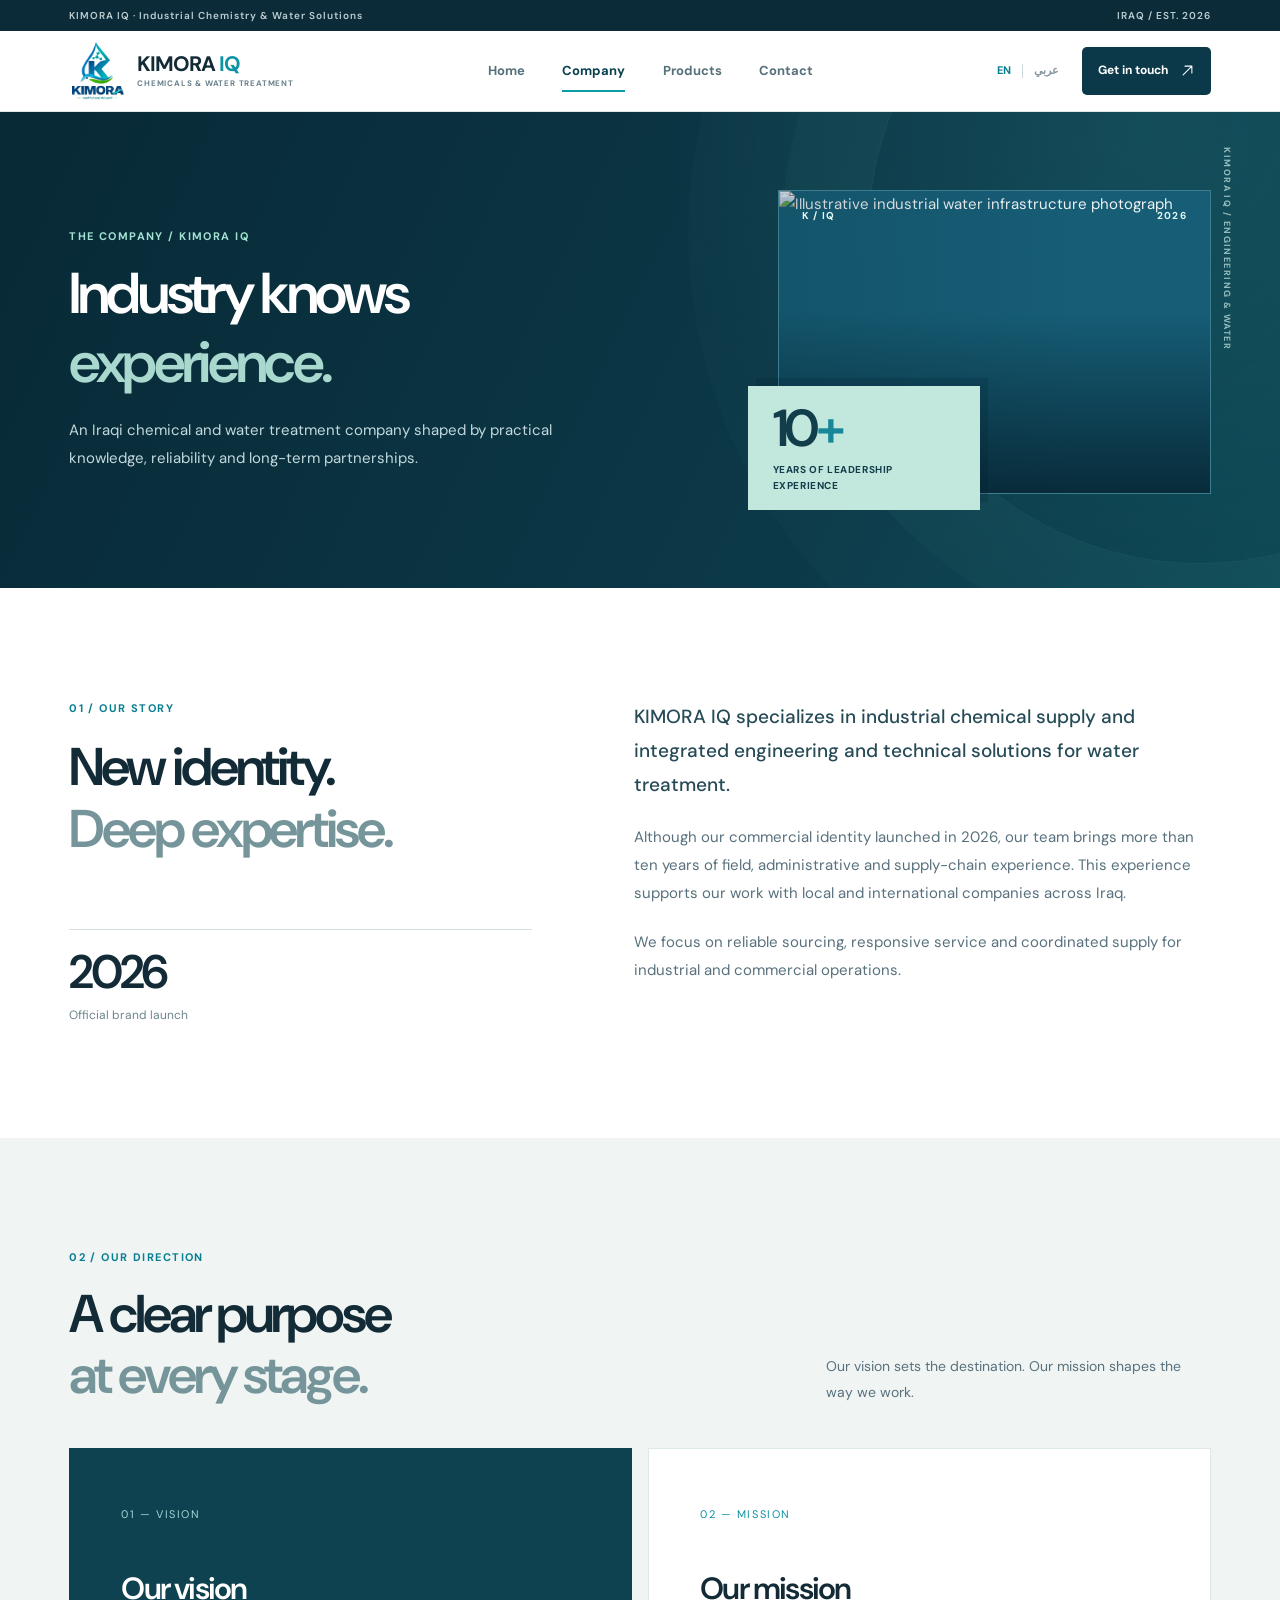
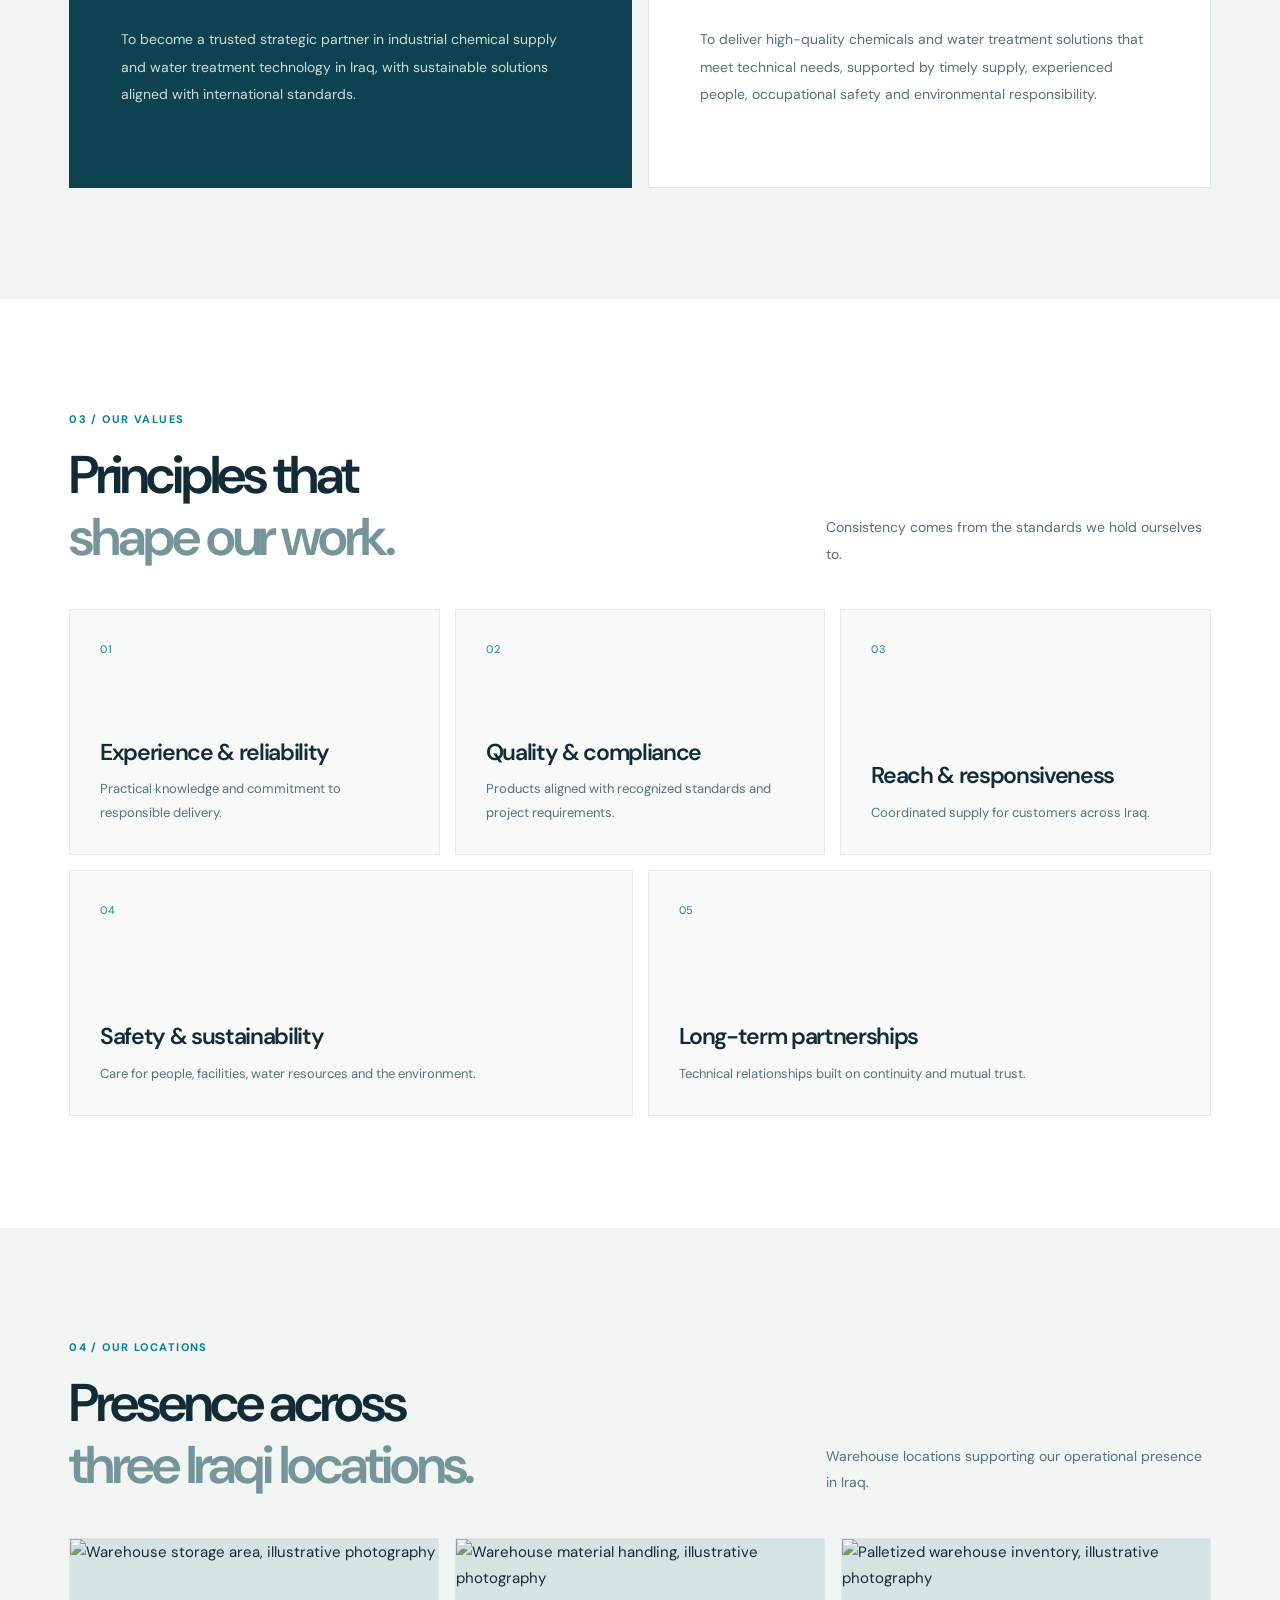
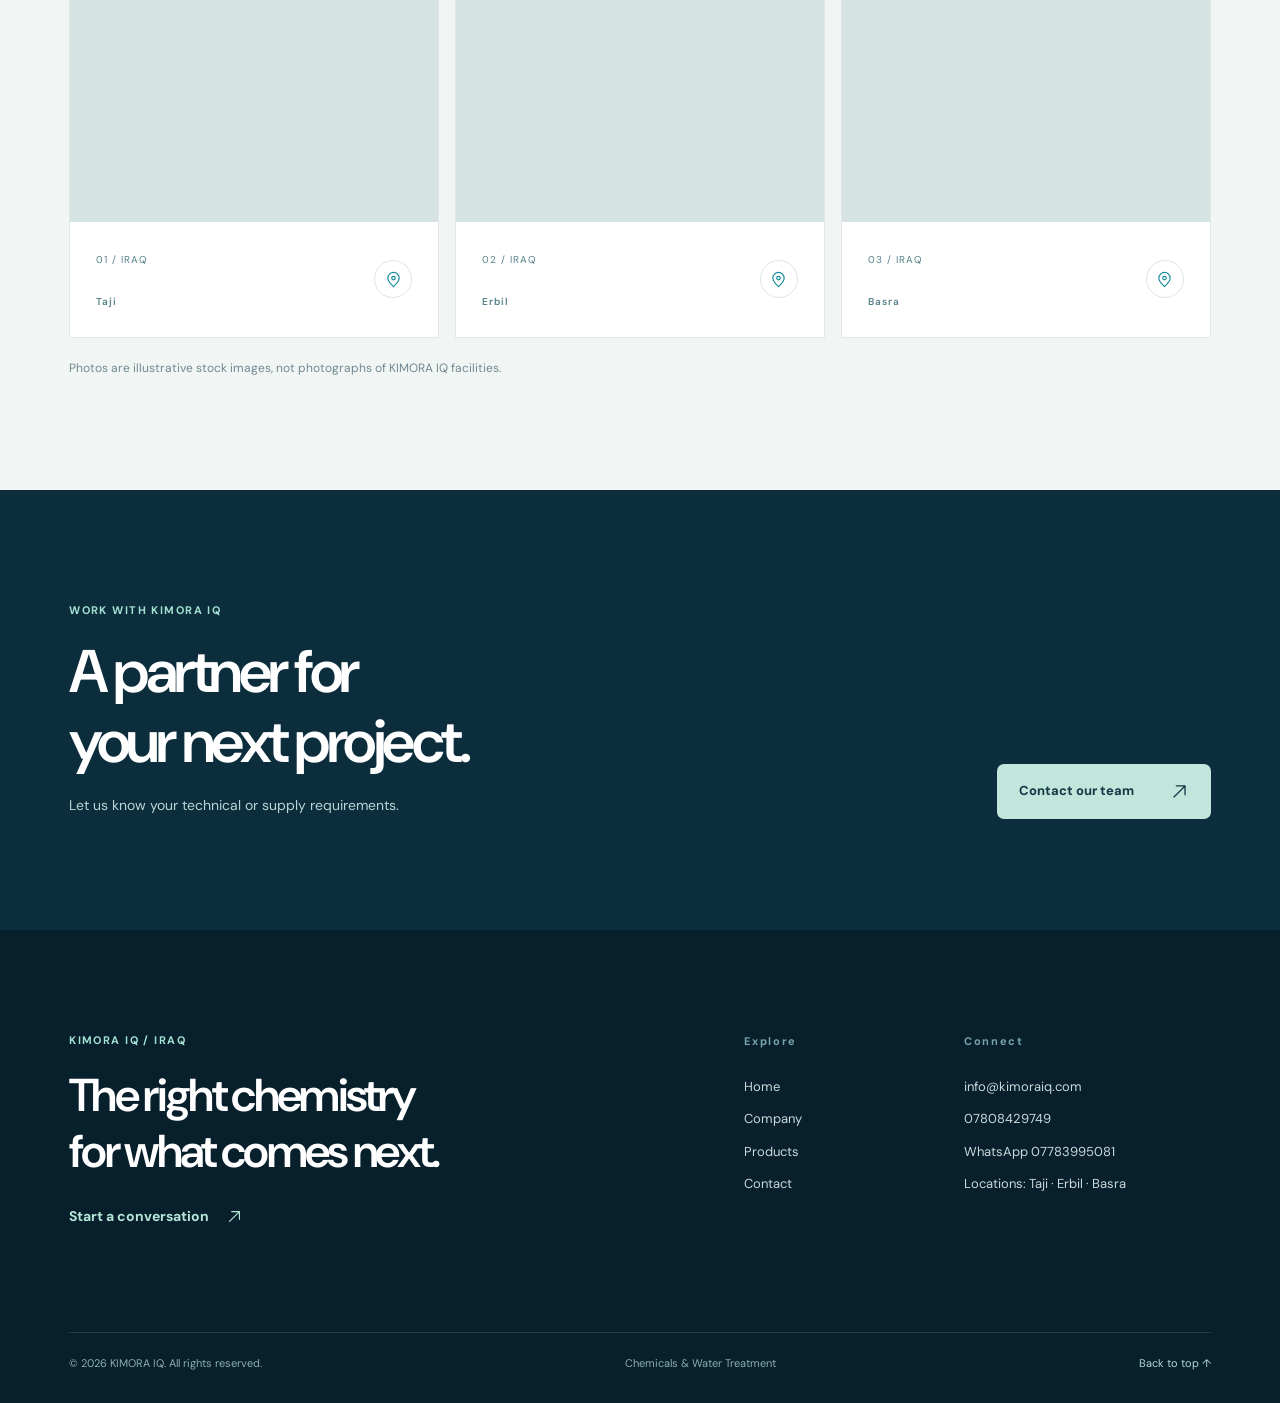
==== commit 95c26920: "Art-direct compact hero sections for company, contact and products using industrial water imagery" ====
--- a/about/index.html
+++ b/about/index.html
@@ -17,7 +17,17 @@
  </div>
  <nav id="mobile-nav" class="mobile-nav" aria-label="Mobile navigation" hidden><a href="/" ><span data-en="Home" data-ar="الرئيسية">Home</span><svg viewBox="0 0 24 24" fill="none" stroke="currentColor" stroke-width="1.65" stroke-linecap="round" stroke-linejoin="round" aria-hidden="true"><path d="M4 12h16M13 5l7 7-7 7"/></svg></a><a href="/about/" aria-current="page"><span data-en="Company" data-ar="الشركة">Company</span><svg viewBox="0 0 24 24" fill="none" stroke="currentColor" stroke-width="1.65" stroke-linecap="round" stroke-linejoin="round" aria-hidden="true"><path d="M4 12h16M13 5l7 7-7 7"/></svg></a><a href="/products/" ><span data-en="Products" data-ar="المنتجات">Products</span><svg viewBox="0 0 24 24" fill="none" stroke="currentColor" stroke-width="1.65" stroke-linecap="round" stroke-linejoin="round" aria-hidden="true"><path d="M4 12h16M13 5l7 7-7 7"/></svg></a><a href="/contact/" ><span data-en="Contact" data-ar="تواصل معنا">Contact</span><svg viewBox="0 0 24 24" fill="none" stroke="currentColor" stroke-width="1.65" stroke-linecap="round" stroke-linejoin="round" aria-hidden="true"><path d="M4 12h16M13 5l7 7-7 7"/></svg></a><a class="mobile-cta" href="/contact/#inquiry"><span data-en="Send an inquiry" data-ar="أرسل استفسارًا">Send an inquiry</span><svg viewBox="0 0 24 24" fill="none" stroke="currentColor" stroke-width="1.65" stroke-linecap="round" stroke-linejoin="round" aria-hidden="true"><path d="M4 12h16M13 5l7 7-7 7"/></svg></a></nav>
 </header><main id="main">
-<section class="interior-hero"><div class="wrap interior-grid"><div class="interior-title"><span class="eyebrow on-dark"><span data-en="THE COMPANY / KIMORA IQ" data-ar="الشركة / كيمورا">THE COMPANY / KIMORA IQ</span></span><h1><span data-en="Industry knows" data-ar="الصناعة تحتاج إلى">Industry knows</span><br><em><span data-en="experience." data-ar="الخبرة.">experience.</span></em></h1><p><span data-en="An Iraqi chemical and water treatment company shaped by practical knowledge, reliability and long-term partnerships." data-ar="شركة عراقية للكيميائيات ومعالجة المياه، ترتكز على المعرفة العملية والموثوقية والشراكات طويلة الأمد.">An Iraqi chemical and water treatment company shaped by practical knowledge, reliability and long-term partnerships.</span></p></div><div class="interior-visual"><div class="interior-visual-circle"><span>10<span>+</span></span><small><span data-en="YEARS OF LEADERSHIP EXPERIENCE" data-ar="سنوات من الخبرة القيادية">YEARS OF LEADERSHIP EXPERIENCE</span></small></div></div></div></section>
+<section class="interior-hero hero-enhanced-about"><div class="wrap interior-grid"><div class="interior-title"><span class="eyebrow on-dark"><span data-en="THE COMPANY / KIMORA IQ" data-ar="الشركة / كيمورا">THE COMPANY / KIMORA IQ</span></span><h1><span data-en="Industry knows" data-ar="الصناعة تحتاج إلى">Industry knows</span><br><em><span data-en="experience." data-ar="الخبرة.">experience.</span></em></h1><p><span data-en="An Iraqi chemical and water treatment company shaped by practical knowledge, reliability and long-term partnerships." data-ar="شركة عراقية للكيميائيات ومعالجة المياه، ترتكز على المعرفة العملية والموثوقية والشراكات طويلة الأمد.">An Iraqi chemical and water treatment company shaped by practical knowledge, reliability and long-term partnerships.</span></p></div><div class="interior-visual interior-visual-designed" aria-label="Illustrative water infrastructure photography">
+ <div class="interior-media-frame">
+  <img src="https://images.unsplash.com/photo-1616996690916-a4d9af24295d?auto=format&fit=crop&w=1160&q=76" alt="Illustrative industrial water infrastructure photograph" width="1160" height="850" loading="eager" decoding="async">
+  <div class="interior-media-overprint" aria-hidden="true"><span>K / IQ</span><span>2026</span></div>
+ </div>
+ <div class="interior-experience">
+  <span class="interior-experience-number" dir="ltr">10<span>+</span></span>
+  <span class="interior-experience-label"><span data-en="YEARS OF LEADERSHIP EXPERIENCE" data-ar="سنوات من الخبرة القيادية">YEARS OF LEADERSHIP EXPERIENCE</span></span>
+ </div>
+ <span class="interior-media-rail" aria-hidden="true">KIMORA IQ / ENGINEERING & WATER</span>
+</div></div></section>
 <section class="section story" id="story"><div class="wrap story-grid"><div><span class="eyebrow"><span data-en="01 / OUR STORY" data-ar="01 / قصتنا">01 / OUR STORY</span></span><h2><span data-en="New identity." data-ar="هوية جديدة.">New identity.</span><br><span class="heading-muted"><span data-en="Deep expertise." data-ar="وخبرة عميقة.">Deep expertise.</span></span></h2><div class="story-benchmark"><b>2026</b><span><span data-en="Official brand launch" data-ar="انطلاق الهوية التجارية">Official brand launch</span></span></div></div>
  <div class="story-content"><p class="lead"><span data-en="KIMORA IQ specializes in industrial chemical supply and integrated engineering and technical solutions for water treatment." data-ar="تتخصص كيمورا في توريد الكيميائيات الصناعية والحلول الهندسية والفنية المتكاملة لمعالجة المياه.">KIMORA IQ specializes in industrial chemical supply and integrated engineering and technical solutions for water treatment.</span></p><p><span data-en="Although our commercial identity launched in 2026, our team brings more than ten years of field, administrative and supply-chain experience. This experience supports our work with local and international companies across Iraq." data-ar="رغم انطلاق هويتنا التجارية عام 2026، يمتلك فريقنا أكثر من عشر سنوات من الخبرة الميدانية والإدارية وخبرة سلاسل التوريد، بما يدعم عملنا مع الشركات المحلية والدولية في العراق.">Although our commercial identity launched in 2026, our team brings more than ten years of field, administrative and supply-chain experience. This experience supports our work with local and international companies across Iraq.</span></p><p><span data-en="We focus on reliable sourcing, responsive service and coordinated supply for industrial and commercial operations." data-ar="نركز على التوريد الموثوق والخدمة السريعة وتنسيق التجهيز لدعم الأعمال الصناعية والتجارية.">We focus on reliable sourcing, responsive service and coordinated supply for industrial and commercial operations.</span></p></div></div></section>
 <section class="section direction"><div class="wrap"><div class="section-heading"><div><span class="eyebrow"><span data-en="02 / OUR DIRECTION" data-ar="02 / توجهنا">02 / OUR DIRECTION</span></span><h2><span data-en="A clear purpose" data-ar="غاية واضحة">A clear purpose</span><br><span class="heading-muted"><span data-en="at every stage." data-ar="في كل مرحلة.">at every stage.</span></span></h2></div><p><span data-en="Our vision sets the destination. Our mission shapes the way we work." data-ar="تحدد رؤيتنا وجهتنا، وتوجه رسالتنا أسلوب عملنا.">Our vision sets the destination. Our mission shapes the way we work.</span></p></div>
--- a/assets/site.css
+++ b/assets/site.css
@@ -462,3 +462,604 @@
  .footer-lower{flex-direction:column;gap:10px}
 }
 @media(prefers-reduced-motion:reduce){html{scroll-behavior:auto}*,*:before,*:after{animation:none!important;transition:none!important}}
+
+
+/* ---------------------------------------------------------------
+   KIMORA IQ / Signature water hero
+   Restored full-bleed treatment-facility photography inside the
+   redesigned corporate identity; calm contrasts, no overlays/popups.
+   --------------------------------------------------------------- */
+.hero.hero-water{
+  position:relative;
+  isolation:isolate;
+  overflow:hidden;
+  color:#fff;
+  background:#082a3b;
+}
+.hero-water-media{
+  position:absolute;
+  inset:0;
+  z-index:-2;
+  overflow:hidden;
+  background:linear-gradient(120deg,#062a3a,#096a77);
+}
+.hero-water-media img{
+  width:100%;
+  height:100%;
+  object-fit:cover;
+  object-position:center 54%;
+  filter:saturate(.87) contrast(1.075);
+}
+.hero-water-media:after{
+  content:"";
+  position:absolute;
+  inset:0;
+  background:
+    linear-gradient(90deg,rgba(3,23,35,.96) 0%,rgba(4,30,43,.92) 23%,rgba(4,37,51,.79) 46%,rgba(5,42,54,.40) 75%,rgba(5,38,50,.24) 100%),
+    linear-gradient(0deg,rgba(2,22,33,.54),transparent 43%);
+}
+.hero.hero-water:after{
+  content:"";
+  position:absolute;
+  width:min(65vw,900px);
+  height:min(65vw,900px);
+  border-radius:50%;
+  border:1px solid rgba(179,236,223,.12);
+  inset-inline-end:-22%;
+  top:-51%;
+  pointer-events:none;
+  box-shadow:0 0 0 85px rgba(179,236,223,.018),0 0 0 180px rgba(179,236,223,.012);
+  z-index:-1;
+}
+.hero-water .hero-grid{
+  display:flex;
+  align-items:center;
+  min-height:clamp(680px,77svh,825px);
+  padding-block:0;
+}
+.hero-water .hero-copy{
+  position:relative;
+  z-index:1;
+  width:min(100%,850px);
+  padding-block:clamp(103px,12vw,175px) clamp(98px,10vw,142px);
+}
+.hero-water .section-tag{
+  color:#bfe7e0;
+  font-size:11px;
+  margin-bottom:clamp(27px,3vw,39px);
+}
+.hero-water .tag-mark{
+  background:#aedec9;
+  width:32px;
+}
+.hero-water h1{
+  color:#fff;
+  font-size:clamp(54px,5.85vw,87px);
+  font-weight:600;
+  max-width:885px;
+  letter-spacing:-.065em;
+  line-height:1.13;
+  text-shadow:0 5px 27px rgba(3,25,37,.2);
+}
+.hero-water h1 em{
+  color:#b2e8df;
+  font-style:normal;
+}
+.hero-water .hero-copy>p{
+  color:#d4e6e6;
+  font-size:clamp(16px,1.55vw,18px);
+  max-width:570px;
+  line-height:1.9;
+  margin-top:29px;
+}
+.hero-water .hero-actions{
+  margin-top:37px;
+  gap:clamp(19px,3vw,38px);
+}
+.hero-water .button.primary{
+  background:#c2e7db;
+  color:#123848;
+  border-color:#c2e7db;
+}
+.hero-water .button.primary:hover{
+  background:#e0f6ec;
+  border-color:#e0f6ec;
+}
+.hero-water .text-link{
+  color:#f0fbf9;
+}
+.hero-water .text-link svg{
+  color:#aee9da;
+}
+.hero-water .hero-proof{
+  color:#bad7d7;
+  margin-top:clamp(54px,6vw,85px);
+}
+.hero-water .proof-line{
+  background:#8ebbbb;
+}
+.hero-water .hero-foot{
+  position:relative;
+  z-index:1;
+  border-top:1px solid rgba(218,241,241,.23);
+  color:#c3dfe0;
+  min-height:62px;
+}
+.hero-water .hero-foot span{
+  color:inherit;
+}
+html[dir=rtl] .hero-water-media:after{
+  background:
+    linear-gradient(270deg,rgba(3,23,35,.96) 0%,rgba(4,30,43,.91) 23%,rgba(4,37,51,.79) 49%,rgba(5,42,54,.4) 75%,rgba(5,38,50,.24) 100%),
+    linear-gradient(0deg,rgba(2,22,33,.54),transparent 43%);
+}
+html[dir=rtl] .hero-water h1{
+  font-family:"IBM Plex Sans Arabic",Tahoma,Arial,sans-serif;
+  font-size:clamp(48px,5.25vw,78px);
+  line-height:1.48;
+  letter-spacing:0;
+}
+html[dir=rtl] .hero-water .hero-copy>p{
+  line-height:2;
+}
+@media(max-width:980px){
+  .hero-water .hero-grid{min-height:clamp(610px,70svh,740px)}
+  .hero-water .hero-copy{padding-block:104px 100px}
+  .hero-water h1{font-size:clamp(51px,6.2vw,72px)}
+}
+@media(max-width:760px){
+  .hero-water .hero-grid{min-height:0}
+  .hero-water .hero-copy{
+    padding-top:clamp(97px,16vw,125px);
+    padding-bottom:clamp(100px,15vw,140px);
+  }
+  .hero-water h1{font-size:clamp(48px,8.5vw,67px);max-width:620px}
+  html[dir=rtl] .hero-water h1{font-size:clamp(42px,7.8vw,59px)}
+  .hero-water .hero-copy>p{font-size:16px;max-width:520px}
+  .hero-water .hero-proof{margin-top:59px}
+  .hero-water-media img{object-position:60% center}
+  .hero-water-media:after{
+    background:linear-gradient(90deg,rgba(3,23,35,.96) 0%,rgba(4,32,44,.86) 62%,rgba(4,35,49,.64) 100%),
+      linear-gradient(0deg,rgba(2,23,33,.55),transparent 65%);
+  }
+  html[dir=rtl] .hero-water-media:after{
+    background:linear-gradient(270deg,rgba(3,23,35,.96) 0%,rgba(4,32,44,.86) 62%,rgba(4,35,49,.64) 100%),
+      linear-gradient(0deg,rgba(2,23,33,.55),transparent 65%);
+  }
+}
+@media(max-width:490px){
+  .hero-water .hero-copy{
+    padding-top:90px;
+    padding-bottom:100px;
+  }
+  .hero-water h1{
+    font-size:clamp(41px,10.1vw,52px);
+    letter-spacing:-.053em;
+    line-height:1.19;
+  }
+  html[dir=rtl] .hero-water h1{font-size:clamp(37px,9vw,48px);line-height:1.47}
+  .hero-water .section-tag{font-size:9px;letter-spacing:.10em;margin-bottom:26px}
+  .hero-water .hero-copy>p{font-size:15px;line-height:1.85;margin-top:22px}
+  .hero-water .hero-actions{gap:19px;margin-top:28px}
+  .hero-water .hero-actions .button{width:100%}
+  .hero-water .hero-proof{margin-top:58px;font-size:10px}
+  .hero-water .hero-foot{min-height:54px;font-size:9px}
+  .hero-water-media img{object-position:62% center}
+}
+
+
+/* ---------------------------------------------------------------
+   KIMORA IQ — compact, consistent hero proportions (all pages)
+   Applied after the existing design so mobile/RTL use one scale.
+   --------------------------------------------------------------- */
+:root{
+  --hero-heading:clamp(43px,4.5vw,62px);
+  --hero-copy-size:15px;
+}
+/* Home: keep signature water image without the oversized first screen. */
+.hero-water .hero-grid{min-height:clamp(475px,57svh,590px)}
+.hero-water .hero-copy{
+  max-width:740px;
+  padding-block:clamp(58px,6.3vw,88px) clamp(52px,6vw,82px);
+}
+.hero-water h1{
+  font-size:var(--hero-heading);
+  line-height:1.17;
+  max-width:735px;
+}
+.hero-water .section-tag{margin-bottom:22px}
+.hero-water .hero-copy>p{
+  font-size:var(--hero-copy-size);
+  max-width:520px;
+  line-height:1.8;
+  margin-top:20px;
+}
+.hero-water .hero-actions{margin-top:26px;gap:26px}
+.hero-water .hero-proof{margin-top:36px}
+.hero-water .hero-foot{min-height:52px}
+html[dir=rtl] .hero-water h1{
+  font-size:clamp(40px,4.25vw,58px);
+  line-height:1.43;
+}
+html[dir=rtl] .hero-water .hero-copy>p{line-height:1.91}
+
+/* Company: tighten the headline, illustration, and outer spacing. */
+.interior-hero{padding-block:clamp(50px,6.1vw,79px)}
+.interior-grid{
+  grid-template-columns:minmax(0,1.23fr) minmax(0,.77fr);
+  gap:clamp(24px,4vw,58px);
+}
+.interior-hero h1{
+  font-size:var(--hero-heading);
+  line-height:1.19;
+  max-width:690px;
+  margin:16px 0 20px;
+}
+.interior-hero p{
+  font-size:var(--hero-copy-size);
+  max-width:540px;
+  line-height:1.83;
+}
+.interior-visual{min-height:225px}
+.interior-visual-circle{width:208px;height:208px;gap:7px}
+.interior-visual-circle>span{font-size:74px}
+.interior-visual-circle small{font-size:9px;max-width:170px}
+html[dir=rtl] .interior-hero h1{
+  font-size:clamp(40px,4.3vw,58px);
+  line-height:1.42;
+}
+
+/* Contact: preserve the overlapping contact cards but reduce blank space. */
+.contact-head{padding-block:clamp(53px,6.2vw,83px) clamp(92px,8.1vw,110px)}
+.contact-hero-grid{gap:clamp(27px,4.2vw,65px)}
+.contact-head h1{
+  font-size:var(--hero-heading);
+  line-height:1.19;
+  max-width:720px;
+  margin:16px 0 20px;
+}
+.contact-head p{font-size:var(--hero-copy-size);line-height:1.84;max-width:530px}
+.contact-head-side strong{font-size:clamp(17px,1.85vw,23px)}
+.contact-options{margin-top:-54px}
+html[dir=rtl] .contact-head h1{
+  font-size:clamp(40px,4.3vw,58px);
+  line-height:1.42;
+}
+
+/* Product page intentionally has no giant hero; lessen its top whitespace. */
+.gallery-page{padding-top:clamp(24px,3.3vw,43px)}
+
+@media(max-width:980px){
+  .hero-water .hero-grid{min-height:clamp(445px,54svh,545px)}
+  .hero-water .hero-copy{padding-block:63px 62px}
+  .hero-water h1{font-size:clamp(41px,5vw,56px)}
+  .hero-water .hero-proof{margin-top:32px}
+  .interior-hero{padding-block:59px 66px}
+  .interior-hero h1,.contact-head h1{font-size:clamp(41px,4.9vw,55px)}
+  .interior-visual{min-height:205px}
+  .interior-visual-circle{width:190px;height:190px}
+  .contact-head{padding-block:59px 102px}
+}
+@media(max-width:760px){
+  .hero-water .hero-grid{min-height:0}
+  .hero-water .hero-copy{
+    max-width:100%;
+    padding-block:65px 64px;
+  }
+  .hero-water h1{font-size:clamp(38px,6.4vw,49px)}
+  html[dir=rtl] .hero-water h1{font-size:clamp(35px,6.2vw,47px);line-height:1.44}
+  .hero-water .section-tag{margin-bottom:17px}
+  .hero-water .hero-copy>p{font-size:14px;margin-top:18px;max-width:475px}
+  .hero-water .hero-actions{margin-top:23px}
+  .hero-water .hero-proof{margin-top:30px}
+  .interior-hero{padding-block:59px 66px}
+  .interior-grid{grid-template-columns:1fr;gap:0}
+  .interior-visual{display:none}
+  .interior-hero h1,.contact-head h1{font-size:clamp(38px,6.1vw,49px)}
+  html[dir=rtl] .interior-hero h1,html[dir=rtl] .contact-head h1{
+    font-size:clamp(35px,5.9vw,46px);
+    line-height:1.43;
+  }
+  .interior-hero p,.contact-head p{font-size:14px;line-height:1.85}
+  .contact-head{padding-block:57px 96px}
+  .contact-options{margin-top:-48px}
+}
+@media(max-width:490px){
+  .hero-water .hero-copy{padding-block:49px 55px}
+  .hero-water h1{font-size:clamp(34px,8.4vw,42px);line-height:1.21}
+  html[dir=rtl] .hero-water h1{font-size:clamp(33px,8vw,40px);line-height:1.45}
+  .hero-water .section-tag{margin-bottom:15px}
+  .hero-water .hero-copy>p{font-size:14px;line-height:1.81;margin-top:16px}
+  .hero-water .hero-actions{margin-top:21px;gap:13px}
+  .hero-water .hero-proof{margin-top:27px}
+  .hero-water .hero-foot{min-height:45px}
+  .interior-hero{padding-block:46px 51px}
+  .interior-hero h1,.contact-head h1{font-size:clamp(34px,8.3vw,41px);margin:13px 0 16px}
+  html[dir=rtl] .interior-hero h1,html[dir=rtl] .contact-head h1{font-size:clamp(33px,8vw,40px)}
+  .contact-head{padding-block:47px 87px}
+  .contact-options{margin-top:-43px}
+  .gallery-page{padding-top:21px}
+}
+
+
+/* ==============================================================
+   KIMORA IQ — second-page hero art direction
+   About + Contact + Products. Same compact proportions as Home.
+   No external popups or modal browser surfaces.
+   ============================================================== */
+.interior-hero.hero-enhanced-about,
+.contact-head.hero-enhanced-contact,
+.products-hero{
+  isolation:isolate;
+  overflow:hidden;
+}
+.interior-hero.hero-enhanced-about{
+  background:
+    radial-gradient(circle at 89% 3%,rgba(48,131,141,.22),transparent 38%),
+    linear-gradient(115deg,#082936 0%,#0c3948 67%,#0d4955 100%);
+}
+.hero-enhanced-about .interior-grid{
+  grid-template-columns:minmax(0,1.05fr) minmax(0,.8fr);
+  align-items:center;
+  gap:clamp(40px,5.5vw,86px);
+}
+.hero-enhanced-about .interior-title{
+  min-width:0;
+  position:relative;
+  z-index:2;
+}
+.hero-enhanced-about .interior-visual-designed{
+  display:block;
+  position:relative;
+  min-height:0;
+  height:clamp(245px,25vw,328px);
+  align-self:stretch;
+  max-height:330px;
+}
+.interior-visual-designed .interior-media-frame{
+  position:absolute;
+  inset:0 0 16px 30px;
+  background:#17617a;
+  overflow:hidden;
+  border:1px solid rgba(226,249,242,.18);
+}
+.interior-visual-designed .interior-media-frame:after{
+  content:"";
+  position:absolute;
+  inset:0;
+  background:
+   linear-gradient(0deg,rgba(3,25,36,.74),rgba(5,34,47,.06) 60%),
+   linear-gradient(90deg,rgba(8,45,58,.18),transparent 70%);
+}
+.interior-visual-designed .interior-media-frame img{
+  display:block;width:100%;height:100%;object-fit:cover;object-position:center 50%;
+  filter:saturate(.73) contrast(1.08);
+}
+.interior-media-overprint{
+  position:absolute;
+  z-index:1;
+  top:18px;
+  left:23px;
+  right:23px;
+  display:flex;
+  align-items:center;
+  justify-content:space-between;
+  font:700 10px/1.4 "DM Sans",Arial,sans-serif;
+  letter-spacing:.13em;
+  color:#e7f8f6;
+}
+.interior-experience{
+  position:absolute;
+  z-index:3;
+  inset-inline-start:0;
+  bottom:0;
+  width:min(232px,62%);
+  min-height:111px;
+  display:flex;
+  gap:10px;
+  flex-direction:column;
+  justify-content:center;
+  background:#c2e7dc;
+  color:#123d4b;
+  padding:19px 25px 17px;
+  box-shadow:8px -8px 0 rgba(5,30,43,.19);
+}
+.interior-experience-number{
+  font:600 52px/.9 "DM Sans",sans-serif;
+  letter-spacing:-.08em;
+  white-space:nowrap;
+}
+.interior-experience-number>span{color:#19879a}
+.interior-experience-label{
+  font:700 10px/1.55 "DM Sans",sans-serif;
+  letter-spacing:.06em;
+  max-width:175px;
+}
+.interior-media-rail{
+  position:absolute;
+  top:50%;
+  right:-16px;
+  transform:translateY(-50%) rotate(90deg);
+  transform-origin:right center;
+  font:700 9px/1.3 "DM Sans",sans-serif;
+  letter-spacing:.16em;
+  color:rgba(214,244,239,.67);
+  white-space:nowrap;
+}
+html[dir=rtl] .interior-visual-designed .interior-media-frame{inset:0 30px 16px 0}
+html[dir=rtl] .interior-experience-label{
+  font-family:"IBM Plex Sans Arabic",Tahoma,Arial,sans-serif;
+  letter-spacing:0;
+  line-height:1.6;
+}
+html[dir=rtl] .interior-media-rail{
+  left:-16px;right:auto;
+  transform:translateY(-50%) rotate(-90deg);
+  transform-origin:left center;
+}
+
+/* Contact: coordinated treatment plant visual rather than empty sidebar. */
+.contact-head.hero-enhanced-contact{
+  background:
+   radial-gradient(circle at 84% 8%,rgba(42,131,140,.21),transparent 40%),
+   linear-gradient(115deg,#082b39 0%,#0b3545 69%,#0a4855 100%);
+}
+.hero-enhanced-contact .contact-hero-grid{
+  grid-template-columns:minmax(0,1.18fr) minmax(0,.68fr);
+  align-items:center;
+  gap:clamp(35px,5.5vw,82px);
+}
+.hero-enhanced-contact .contact-head-side-designed{
+  display:block;
+  position:relative;
+  align-self:stretch;
+  min-height:245px;
+  max-height:298px;
+  overflow:hidden;
+  padding:0;
+  border:1px solid rgba(235,252,248,.14);
+  background:#0b4a5b;
+}
+.contact-side-photo{position:absolute;inset:0;overflow:hidden}
+.contact-side-photo img{width:100%;height:100%;object-fit:cover;object-position:56% 55%;filter:saturate(.70) contrast(1.05)}
+.contact-side-photo:after{
+  content:"";position:absolute;inset:0;
+  background:linear-gradient(0deg,rgba(3,28,42,.93) 0%,rgba(5,41,55,.43) 63%,rgba(7,48,62,.35) 100%);
+}
+.contact-side-content{
+  position:relative;
+  z-index:1;
+  height:100%;
+  min-height:245px;
+  display:flex;
+  flex-direction:column;
+  justify-content:space-between;
+  align-items:flex-start;
+  padding:clamp(22px,2.8vw,32px);
+}
+.contact-side-index{font:700 10px/1.3 "DM Sans",sans-serif;letter-spacing:.12em;color:#c1e8e3}
+.contact-side-brand{font:600 clamp(58px,7vw,92px)/1 "DM Sans",sans-serif;letter-spacing:-.10em;color:rgba(238,251,250,.81)}
+.contact-side-brand>span{font-size:.42em;color:#b4e9d9}
+.contact-side-content>strong{
+  max-width:320px;
+  font-size:clamp(17px,1.7vw,22px);
+  font-weight:600;
+  line-height:1.43;
+  color:#fff;
+}
+.contact-side-rule{width:62px;height:2px;background:#b9e5d3;flex-shrink:0}
+html[dir=rtl] .contact-side-content>strong{
+  font-family:"IBM Plex Sans Arabic",Tahoma,Arial,sans-serif;
+  line-height:1.6;
+}
+html[dir=rtl] .contact-side-brand{direction:ltr}
+
+/* Products gets a crisp editorial banner, not another oversized first screen. */
+.products-hero{
+  position:relative;
+  background:linear-gradient(110deg,#0b2a38,#0c4c5c);
+  color:#fff;
+}
+.products-hero-photo{
+  position:absolute;
+  inset:0;
+  z-index:-2;
+  overflow:hidden;
+}
+.products-hero-photo img{
+  width:100%;height:100%;object-fit:cover;object-position:center 53%;
+  filter:saturate(.68) contrast(1.04);
+}
+.products-hero-photo:after{
+  content:"";position:absolute;inset:0;
+  background:linear-gradient(90deg,rgba(5,29,42,.96) 0%,rgba(6,41,55,.88) 51%,rgba(7,54,67,.63) 100%);
+}
+.products-hero-grid{
+  display:flex;
+  align-items:center;
+  justify-content:space-between;
+  min-height:220px;
+  gap:50px;
+  padding-block:44px;
+}
+.products-hero-copy{position:relative;z-index:1;max-width:740px}
+.products-hero .eyebrow{font-size:10px}
+.products-hero h1{
+  color:#fff;
+  font-size:clamp(39px,4.3vw,56px);
+  margin:10px 0 10px;
+  line-height:1.16;
+}
+.products-hero-copy p{color:#cee1e1;max-width:550px;font-size:14px;line-height:1.8}
+.products-hero-aside{
+  flex:none;min-width:140px;padding-inline-start:28px;
+  border-inline-start:1px solid rgba(230,250,246,.3);
+  display:flex;flex-direction:column;gap:10px;align-items:flex-start;
+}
+.products-hero-aside span{font:600 43px/1.1 "DM Sans",sans-serif;letter-spacing:-.065em;color:#c6e7dc;direction:ltr}
+.products-hero-aside small{font:700 10px/1.5 "DM Sans",sans-serif;letter-spacing:.1em;color:#d9eded}
+.products-hero-aside i{display:block;width:47px;height:2px;background:#b8dfce;margin-top:4px}
+html[dir=rtl] .products-hero-photo:after{
+  background:linear-gradient(270deg,rgba(5,29,42,.96) 0%,rgba(6,41,55,.88) 51%,rgba(7,54,67,.63) 100%);
+}
+html[dir=rtl] .products-hero h1{
+  font-family:"IBM Plex Sans Arabic",Tahoma,Arial,sans-serif;
+  font-size:clamp(38px,4.1vw,54px);line-height:1.4;
+}
+html[dir=rtl] .products-hero-aside small{font-family:"IBM Plex Sans Arabic",Tahoma,Arial,sans-serif;letter-spacing:0}
+@media(max-width:980px){
+ .hero-enhanced-about .interior-grid{grid-template-columns:minmax(0,1.12fr) minmax(0,.72fr);gap:32px}
+ .hero-enhanced-about .interior-visual-designed{height:245px}
+ .interior-visual-designed .interior-media-frame{inset:0 0 15px 20px}
+ html[dir=rtl] .interior-visual-designed .interior-media-frame{inset:0 20px 15px 0}
+ .hero-enhanced-contact .contact-hero-grid{grid-template-columns:minmax(0,1.2fr) minmax(0,.65fr);gap:31px}
+ .hero-enhanced-contact .contact-head-side-designed{min-height:226px}
+ .contact-side-content{min-height:226px}
+}
+@media(max-width:760px){
+ /* A photographic edge remains visible on mobile without adding a tall image block. */
+ .interior-hero.hero-enhanced-about{
+   background-image:
+    linear-gradient(90deg,rgba(4,31,45,.98),rgba(5,40,54,.87) 72%,rgba(8,49,63,.79)),
+    url("https://images.unsplash.com/photo-1616996690916-a4d9af24295d?auto=format&fit=crop&w=900&q=72");
+   background-size:cover;
+   background-position:center;
+ }
+ html[dir=rtl] .interior-hero.hero-enhanced-about{
+   background-image:
+    linear-gradient(270deg,rgba(4,31,45,.98),rgba(5,40,54,.87) 72%,rgba(8,49,63,.79)),
+    url("https://images.unsplash.com/photo-1616996690916-a4d9af24295d?auto=format&fit=crop&w=900&q=72");
+ }
+ .hero-enhanced-about .interior-grid{grid-template-columns:1fr;gap:0}
+ .hero-enhanced-about .interior-visual-designed{display:none}
+ .contact-head.hero-enhanced-contact{
+   background-image:
+    linear-gradient(90deg,rgba(4,31,45,.98),rgba(5,40,54,.9) 70%,rgba(8,49,63,.78)),
+    url("https://images.unsplash.com/photo-1644389355109-15b26f71c36b?auto=format&fit=crop&w=900&q=72");
+   background-size:cover;
+   background-position:center;
+ }
+ html[dir=rtl] .contact-head.hero-enhanced-contact{
+   background-image:
+    linear-gradient(270deg,rgba(4,31,45,.98),rgba(5,40,54,.9) 70%,rgba(8,49,63,.78)),
+    url("https://images.unsplash.com/photo-1644389355109-15b26f71c36b?auto=format&fit=crop&w=900&q=72");
+ }
+ .hero-enhanced-contact .contact-hero-grid{grid-template-columns:1fr;gap:0}
+ .hero-enhanced-contact .contact-head-side-designed{display:none}
+ .products-hero-grid{min-height:183px;padding-block:38px;gap:24px}
+ .products-hero h1{font-size:clamp(36px,5.5vw,44px)}
+ .products-hero-aside{min-width:95px;padding-inline-start:15px}
+ .products-hero-aside span{font-size:31px}
+ .products-hero-aside small{font-size:8px}
+}
+@media(max-width:490px){
+ .products-hero-grid{min-height:157px;padding-block:29px}
+ .products-hero h1{font-size:clamp(33px,8vw,39px)}
+ .products-hero .eyebrow{font-size:9px}
+ .products-hero-copy p{font-size:12px;line-height:1.75}
+ .products-hero-aside{min-width:64px;padding-inline-start:10px;gap:5px}
+ .products-hero-aside span{font-size:25px}
+ .products-hero-aside small{font-size:7px}
+ .products-hero-aside i{width:28px}
+ .gallery-page{padding-top:18px}
+}
